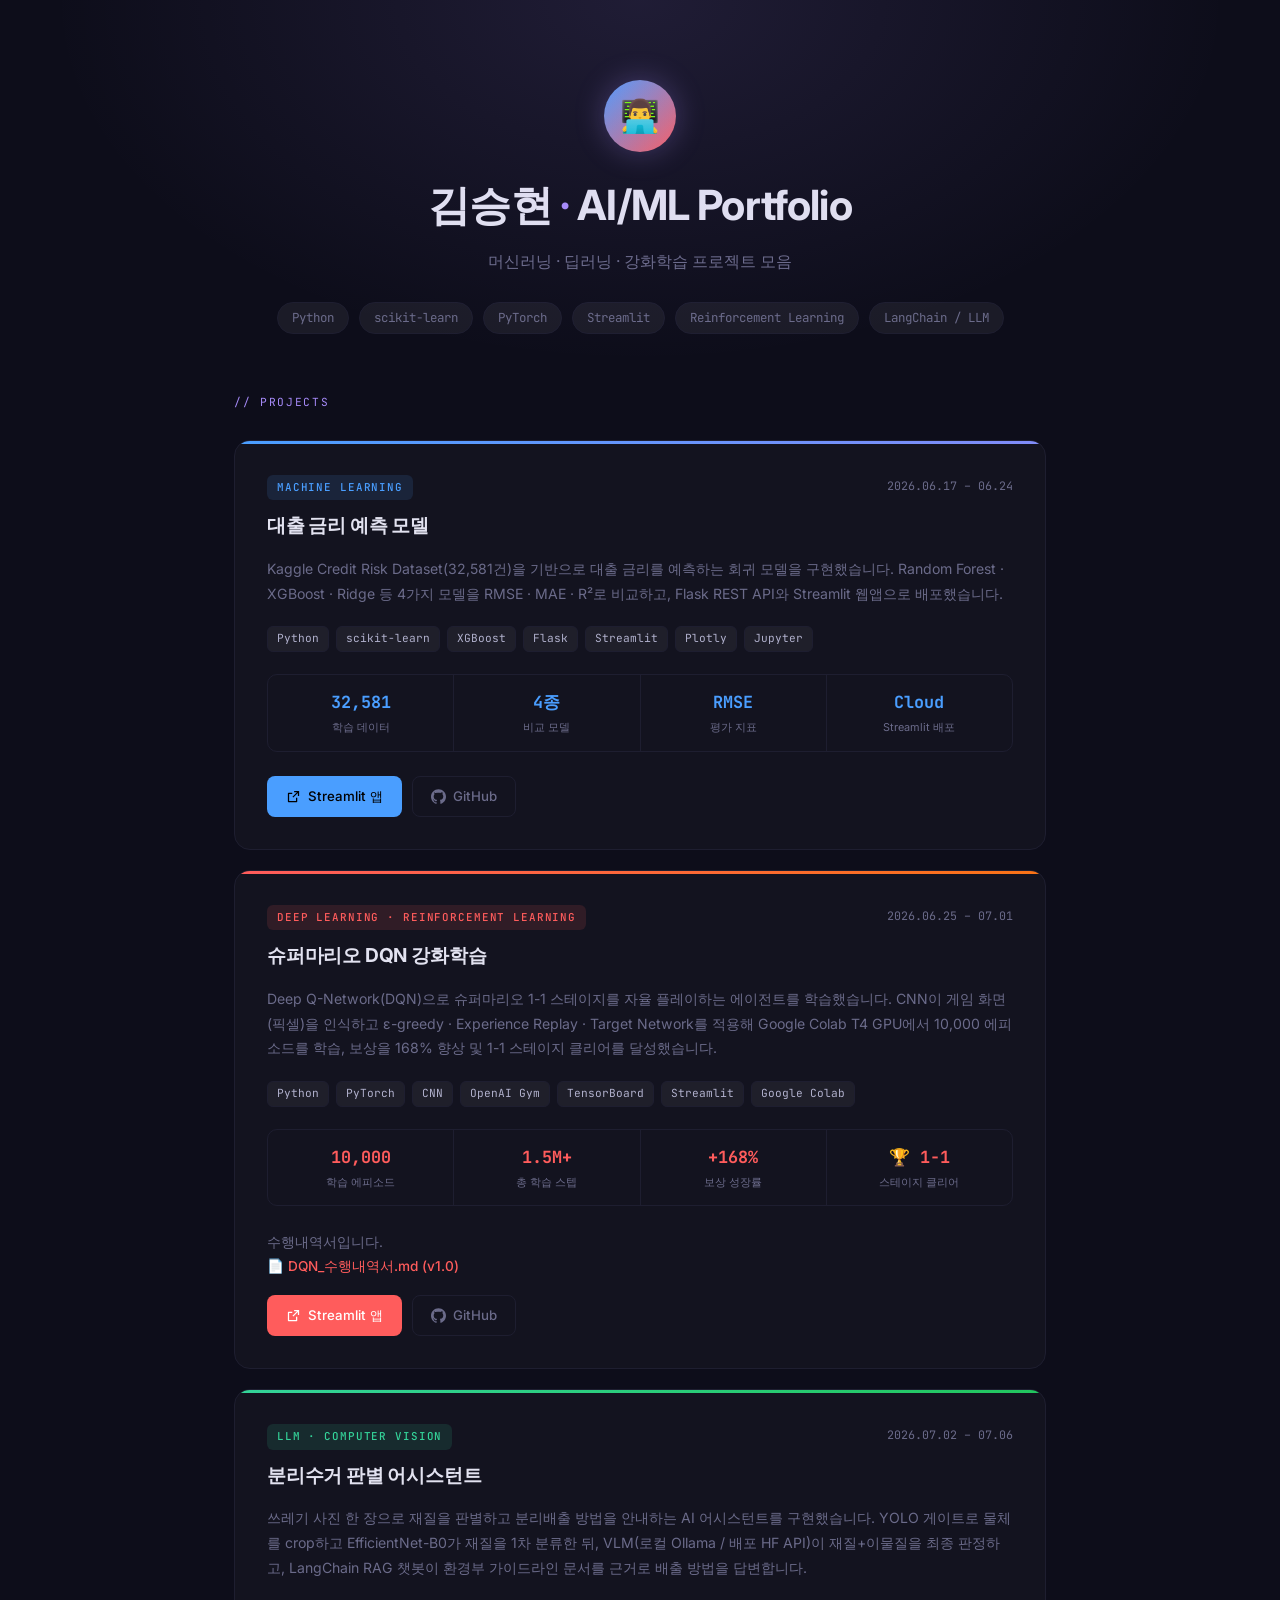
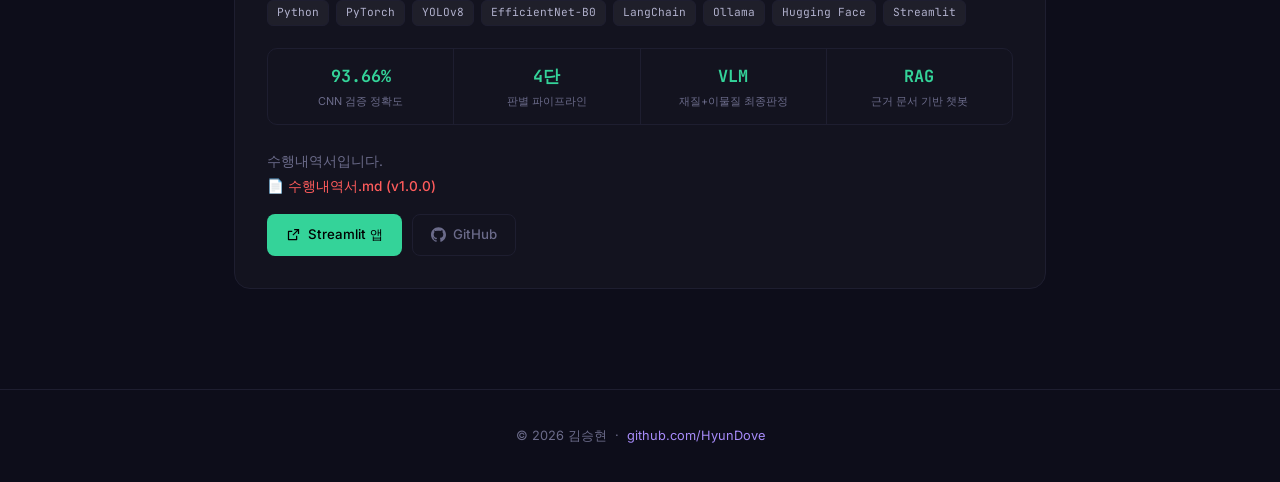
==== index.html @ a16097b5 "feat: 분리수거 판별 어시스턴트(LLM+CV) 프로젝트 카드 추가" ====
<!DOCTYPE html>
<html lang="ko">
<head>
  <meta charset="UTF-8" />
  <meta name="viewport" content="width=device-width, initial-scale=1.0" />
  <title>김승현 · AI/ML 포트폴리오</title>
  <style>
    @import url('https://fonts.googleapis.com/css2?family=Inter:wght@300;400;500;600;700&family=JetBrains+Mono:wght@400;500&display=swap');

    *, *::before, *::after { box-sizing: border-box; margin: 0; padding: 0; }

    :root {
      --bg:       #0d0d1a;
      --surface:  #13131f;
      --border:   #1e1e30;
      --text:     #e2e2f0;
      --muted:    #6b6b8a;
      --ml-color: #4A9EFF;
      --rl-color: #FF5C5C;
      --llm-color: #34D399;
      --accent:   #a78bfa;
    }

    html { scroll-behavior: smooth; }

    body {
      font-family: 'Inter', sans-serif;
      background: var(--bg);
      color: var(--text);
      line-height: 1.6;
      min-height: 100vh;
    }

    /* ── 헤더 ── */
    header {
      text-align: center;
      padding: 80px 24px 60px;
      position: relative;
      overflow: hidden;
    }
    header::before {
      content: '';
      position: absolute;
      inset: 0;
      background: radial-gradient(ellipse at 50% 0%, rgba(167,139,250,0.12) 0%, transparent 65%);
      pointer-events: none;
    }
    .avatar {
      width: 72px; height: 72px;
      border-radius: 50%;
      background: linear-gradient(135deg, var(--ml-color), var(--rl-color));
      display: flex; align-items: center; justify-content: center;
      font-size: 2rem;
      margin: 0 auto 20px;
      box-shadow: 0 0 30px rgba(167,139,250,0.3);
    }
    header h1 {
      font-size: clamp(1.8rem, 4vw, 2.6rem);
      font-weight: 700;
      letter-spacing: -0.02em;
      margin-bottom: 10px;
    }
    header h1 span { color: var(--accent); }
    header p {
      color: var(--muted);
      font-size: 1rem;
      max-width: 480px;
      margin: 0 auto 28px;
    }
    .header-tags {
      display: flex; gap: 10px; justify-content: center; flex-wrap: wrap;
    }
    .header-tag {
      background: rgba(255,255,255,0.06);
      border: 1px solid var(--border);
      border-radius: 20px;
      padding: 5px 14px;
      font-size: 0.78rem;
      color: var(--muted);
      font-family: 'JetBrains Mono', monospace;
    }

    /* ── 섹션 ── */
    .section {
      max-width: 860px;
      margin: 0 auto;
      padding: 0 24px 80px;
    }
    .section-label {
      font-size: 0.7rem;
      font-family: 'JetBrains Mono', monospace;
      color: var(--accent);
      letter-spacing: 0.15em;
      text-transform: uppercase;
      margin-bottom: 28px;
    }

    /* ── 프로젝트 카드 ── */
    .project-card {
      background: var(--surface);
      border: 1px solid var(--border);
      border-radius: 16px;
      padding: 32px;
      margin-bottom: 20px;
      position: relative;
      overflow: hidden;
      transition: border-color 0.25s, transform 0.25s;
    }
    .project-card:hover { transform: translateY(-3px); }
    .project-card.ml:hover { border-color: var(--ml-color); }
    .project-card.rl:hover { border-color: var(--rl-color); }
    .project-card.llm:hover { border-color: var(--llm-color); }

    .project-card::before {
      content: '';
      position: absolute;
      top: 0; left: 0; right: 0;
      height: 3px;
      border-radius: 16px 16px 0 0;
    }
    .project-card.ml::before { background: linear-gradient(90deg, var(--ml-color), #818cf8); }
    .project-card.rl::before { background: linear-gradient(90deg, var(--rl-color), #f97316); }
    .project-card.llm::before { background: linear-gradient(90deg, var(--llm-color), #22c55e); }

    .card-top {
      display: flex;
      align-items: flex-start;
      justify-content: space-between;
      gap: 16px;
      margin-bottom: 6px;
      flex-wrap: wrap;
    }
    .card-category {
      font-size: 0.68rem;
      font-family: 'JetBrains Mono', monospace;
      font-weight: 500;
      letter-spacing: 0.08em;
      text-transform: uppercase;
      padding: 4px 10px;
      border-radius: 6px;
      margin-bottom: 10px;
      display: inline-block;
    }
    .ml .card-category { background: rgba(74,158,255,0.12); color: var(--ml-color); }
    .rl .card-category { background: rgba(255,92,92,0.12);  color: var(--rl-color); }
    .llm .card-category { background: rgba(52,211,153,0.12); color: var(--llm-color); }

    .card-period {
      font-size: 0.73rem;
      color: var(--muted);
      font-family: 'JetBrains Mono', monospace;
      white-space: nowrap;
      padding-top: 4px;
    }

    .card-title {
      font-size: 1.2rem;
      font-weight: 700;
      margin-bottom: 10px;
      letter-spacing: -0.01em;
    }
    .card-desc {
      color: var(--muted);
      font-size: 0.88rem;
      margin-bottom: 20px;
      line-height: 1.75;
    }

    /* 기술 스택 */
    .tech-list {
      display: flex; flex-wrap: wrap; gap: 7px;
      margin-bottom: 22px;
    }
    .tech-tag {
      font-family: 'JetBrains Mono', monospace;
      font-size: 0.7rem;
      padding: 3px 9px;
      border-radius: 6px;
      background: rgba(255,255,255,0.05);
      border: 1px solid var(--border);
      color: #b0b0cc;
    }

    /* 성과 수치 */
    .highlights {
      display: flex; gap: 0;
      border: 1px solid var(--border);
      border-radius: 10px;
      overflow: hidden;
      margin-bottom: 24px;
    }
    .highlight-item {
      flex: 1;
      padding: 14px 16px;
      text-align: center;
      border-right: 1px solid var(--border);
    }
    .highlight-item:last-child { border-right: none; }
    .highlight-value {
      font-size: 1.05rem;
      font-weight: 700;
      font-family: 'JetBrains Mono', monospace;
    }
    .ml .highlight-value { color: var(--ml-color); }
    .rl .highlight-value { color: var(--rl-color); }
    .llm .highlight-value { color: var(--llm-color); }
    .highlight-label {
      font-size: 0.68rem;
      color: var(--muted);
      margin-top: 3px;
    }

    /* 링크 버튼 */
    .card-report {
      font-size: 0.85rem;
      color: var(--muted);
      margin-bottom: 16px;
      line-height: 1.8;
    }
    .card-report a {
      color: var(--rl-color);
      text-decoration: none;
      font-weight: 500;
    }
    .card-report a:hover { text-decoration: underline; }

    .card-links { display: flex; gap: 10px; flex-wrap: wrap; }
    .btn {
      display: inline-flex; align-items: center; gap: 7px;
      padding: 9px 18px;
      border-radius: 8px;
      font-size: 0.83rem;
      font-weight: 500;
      text-decoration: none;
      transition: opacity 0.2s, transform 0.2s;
      border: 1px solid transparent;
    }
    .btn:hover { opacity: 0.82; transform: translateY(-1px); }
    .btn-primary.ml { background: var(--ml-color); color: #000; }
    .btn-primary.rl { background: var(--rl-color); color: #fff; }
    .btn-primary.llm { background: var(--llm-color); color: #000; }
    .btn-ghost {
      background: transparent;
      border-color: var(--border);
      color: var(--muted);
    }
    .btn-ghost:hover { border-color: #3a3a55; color: var(--text); }

    /* ── 푸터 ── */
    footer {
      text-align: center;
      padding: 36px 24px;
      border-top: 1px solid var(--border);
      color: var(--muted);
      font-size: 0.8rem;
    }
    footer a { color: var(--accent); text-decoration: none; }
    footer a:hover { text-decoration: underline; }

    .icon { width: 15px; height: 15px; fill: currentColor; flex-shrink: 0; }

    @media (max-width: 560px) {
      .project-card { padding: 22px 18px; }
      .highlights { flex-wrap: wrap; }
      .highlight-item { min-width: 45%; border-bottom: 1px solid var(--border); }
    }
  </style>
</head>
<body>

<header>
  <div class="avatar">👨‍💻</div>
  <h1>김승현 <span>·</span> AI/ML Portfolio</h1>
  <p>머신러닝 · 딥러닝 · 강화학습 프로젝트 모음</p>
  <div class="header-tags">
    <span class="header-tag">Python</span>
    <span class="header-tag">scikit-learn</span>
    <span class="header-tag">PyTorch</span>
    <span class="header-tag">Streamlit</span>
    <span class="header-tag">Reinforcement Learning</span>
    <span class="header-tag">LangChain / LLM</span>
  </div>
</header>

<main class="section">
  <p class="section-label">// Projects</p>

  <!-- ── 프로젝트 1: ML ── -->
  <div class="project-card ml">
    <div class="card-top">
      <div>
        <span class="card-category">Machine Learning</span>
        <h2 class="card-title">대출 금리 예측 모델</h2>
      </div>
      <span class="card-period">2026.06.17 – 06.24</span>
    </div>

    <p class="card-desc">
      Kaggle Credit Risk Dataset(32,581건)을 기반으로 대출 금리를 예측하는 회귀 모델을 구현했습니다.
      Random Forest · XGBoost · Ridge 등 4가지 모델을 RMSE · MAE · R²로 비교하고,
      Flask REST API와 Streamlit 웹앱으로 배포했습니다.
    </p>

    <div class="tech-list">
      <span class="tech-tag">Python</span>
      <span class="tech-tag">scikit-learn</span>
      <span class="tech-tag">XGBoost</span>
      <span class="tech-tag">Flask</span>
      <span class="tech-tag">Streamlit</span>
      <span class="tech-tag">Plotly</span>
      <span class="tech-tag">Jupyter</span>
    </div>

    <div class="highlights">
      <div class="highlight-item">
        <div class="highlight-value">32,581</div>
        <div class="highlight-label">학습 데이터</div>
      </div>
      <div class="highlight-item">
        <div class="highlight-value">4종</div>
        <div class="highlight-label">비교 모델</div>
      </div>
      <div class="highlight-item">
        <div class="highlight-value">RMSE</div>
        <div class="highlight-label">평가 지표</div>
      </div>
      <div class="highlight-item">
        <div class="highlight-value">Cloud</div>
        <div class="highlight-label">Streamlit 배포</div>
      </div>
    </div>

    <div class="card-links">
      <a class="btn btn-primary ml" href="https://shmlassignment.streamlit.app/" target="_blank">
        <svg class="icon" viewBox="0 0 24 24"><path d="M10 6v2H5v11h11v-5h2v6a1 1 0 0 1-1 1H4a1 1 0 0 1-1-1V7a1 1 0 0 1 1-1h6zm11-3v8h-2V6.413l-7.293 7.294-1.414-1.414L17.585 5H13V3h8z"/></svg>
        Streamlit 앱
      </a>
      <a class="btn btn-ghost" href="https://github.com/HyunDove/machine-learning-assignment" target="_blank">
        <svg class="icon" viewBox="0 0 24 24"><path d="M12 .297c-6.63 0-12 5.373-12 12 0 5.303 3.438 9.8 8.205 11.385.6.113.82-.258.82-.577 0-.285-.01-1.04-.015-2.04-3.338.724-4.042-1.61-4.042-1.61C4.422 18.07 3.633 17.7 3.633 17.7c-1.087-.744.084-.729.084-.729 1.205.084 1.838 1.236 1.838 1.236 1.07 1.835 2.809 1.305 3.495.998.108-.776.417-1.305.76-1.605-2.665-.3-5.466-1.332-5.466-5.93 0-1.31.465-2.38 1.235-3.22-.135-.303-.54-1.523.105-3.176 0 0 1.005-.322 3.3 1.23.96-.267 1.98-.399 3-.405 1.02.006 2.04.138 3 .405 2.28-1.552 3.285-1.23 3.285-1.23.645 1.653.24 2.873.12 3.176.765.84 1.23 1.91 1.23 3.22 0 4.61-2.805 5.625-5.475 5.92.42.36.81 1.096.81 2.22 0 1.606-.015 2.896-.015 3.286 0 .315.21.69.825.57C20.565 22.092 24 17.592 24 12.297c0-6.627-5.373-12-12-12"/></svg>
        GitHub
      </a>
    </div>
  </div>

  <!-- ── 프로젝트 2: DL + RL ── -->
  <div class="project-card rl">
    <div class="card-top">
      <div>
        <span class="card-category">Deep Learning · Reinforcement Learning</span>
        <h2 class="card-title">슈퍼마리오 DQN 강화학습</h2>
      </div>
      <span class="card-period">2026.06.25 – 07.01</span>
    </div>

    <p class="card-desc">
      Deep Q-Network(DQN)으로 슈퍼마리오 1-1 스테이지를 자율 플레이하는 에이전트를 학습했습니다.
      CNN이 게임 화면(픽셀)을 인식하고 ε-greedy · Experience Replay · Target Network를 적용해
      Google Colab T4 GPU에서 10,000 에피소드를 학습, 보상을 168% 향상 및 1-1 스테이지 클리어를 달성했습니다.
    </p>

    <div class="tech-list">
      <span class="tech-tag">Python</span>
      <span class="tech-tag">PyTorch</span>
      <span class="tech-tag">CNN</span>
      <span class="tech-tag">OpenAI Gym</span>
      <span class="tech-tag">TensorBoard</span>
      <span class="tech-tag">Streamlit</span>
      <span class="tech-tag">Google Colab</span>
    </div>

    <div class="highlights">
      <div class="highlight-item">
        <div class="highlight-value">10,000</div>
        <div class="highlight-label">학습 에피소드</div>
      </div>
      <div class="highlight-item">
        <div class="highlight-value">1.5M+</div>
        <div class="highlight-label">총 학습 스텝</div>
      </div>
      <div class="highlight-item">
        <div class="highlight-value">+168%</div>
        <div class="highlight-label">보상 성장률</div>
      </div>
      <div class="highlight-item">
        <div class="highlight-value">🏆 1-1</div>
        <div class="highlight-label">스테이지 클리어</div>
      </div>
    </div>

    <p class="card-report">
      수행내역서입니다.<br>
      <a href="https://github.com/HyunDove/supermario-dqn/releases/tag/v1.0" target="_blank">📄 DQN_수행내역서.md (v1.0)</a>
    </p>

    <div class="card-links">
      <a class="btn btn-primary rl" href="https://supermario-dqn.streamlit.app/" target="_blank">
        <svg class="icon" viewBox="0 0 24 24"><path d="M10 6v2H5v11h11v-5h2v6a1 1 0 0 1-1 1H4a1 1 0 0 1-1-1V7a1 1 0 0 1 1-1h6zm11-3v8h-2V6.413l-7.293 7.294-1.414-1.414L17.585 5H13V3h8z"/></svg>
        Streamlit 앱
      </a>
      <a class="btn btn-ghost" href="https://github.com/HyunDove/supermario-dqn" target="_blank">
        <svg class="icon" viewBox="0 0 24 24"><path d="M12 .297c-6.63 0-12 5.373-12 12 0 5.303 3.438 9.8 8.205 11.385.6.113.82-.258.82-.577 0-.285-.01-1.04-.015-2.04-3.338.724-4.042-1.61-4.042-1.61C4.422 18.07 3.633 17.7 3.633 17.7c-1.087-.744.084-.729.084-.729 1.205.084 1.838 1.236 1.838 1.236 1.07 1.835 2.809 1.305 3.495.998.108-.776.417-1.305.76-1.605-2.665-.3-5.466-1.332-5.466-5.93 0-1.31.465-2.38 1.235-3.22-.135-.303-.54-1.523.105-3.176 0 0 1.005-.322 3.3 1.23.96-.267 1.98-.399 3-.405 1.02.006 2.04.138 3 .405 2.28-1.552 3.285-1.23 3.285-1.23.645 1.653.24 2.873.12 3.176.765.84 1.23 1.91 1.23 3.22 0 4.61-2.805 5.625-5.475 5.92.42.36.81 1.096.81 2.22 0 1.606-.015 2.896-.015 3.286 0 .315.21.69.825.57C20.565 22.092 24 17.592 24 12.297c0-6.627-5.373-12-12-12"/></svg>
        GitHub
      </a>
    </div>
  </div>

  <!-- ── 프로젝트 3: LLM + Computer Vision ── -->
  <div class="project-card llm">
    <div class="card-top">
      <div>
        <span class="card-category">LLM · Computer Vision</span>
        <h2 class="card-title">분리수거 판별 어시스턴트</h2>
      </div>
      <span class="card-period">2026.07.02 – 07.06</span>
    </div>

    <p class="card-desc">
      쓰레기 사진 한 장으로 재질을 판별하고 분리배출 방법을 안내하는 AI 어시스턴트를 구현했습니다.
      YOLO 게이트로 물체를 crop하고 EfficientNet-B0가 재질을 1차 분류한 뒤,
      VLM(로컬 Ollama / 배포 HF API)이 재질+이물질을 최종 판정하고,
      LangChain RAG 챗봇이 환경부 가이드라인 문서를 근거로 배출 방법을 답변합니다.
    </p>

    <div class="tech-list">
      <span class="tech-tag">Python</span>
      <span class="tech-tag">PyTorch</span>
      <span class="tech-tag">YOLOv8</span>
      <span class="tech-tag">EfficientNet-B0</span>
      <span class="tech-tag">LangChain</span>
      <span class="tech-tag">Ollama</span>
      <span class="tech-tag">Hugging Face</span>
      <span class="tech-tag">Streamlit</span>
    </div>

    <div class="highlights">
      <div class="highlight-item">
        <div class="highlight-value">93.66%</div>
        <div class="highlight-label">CNN 검증 정확도</div>
      </div>
      <div class="highlight-item">
        <div class="highlight-value">4단</div>
        <div class="highlight-label">판별 파이프라인</div>
      </div>
      <div class="highlight-item">
        <div class="highlight-value">VLM</div>
        <div class="highlight-label">재질+이물질 최종판정</div>
      </div>
      <div class="highlight-item">
        <div class="highlight-value">RAG</div>
        <div class="highlight-label">근거 문서 기반 챗봇</div>
      </div>
    </div>

    <p class="card-report">
      수행내역서입니다.<br>
      <a href="https://github.com/HyunDove/trash-check/releases/tag/v1.0.0" target="_blank">📄 수행내역서.md (v1.0.0)</a>
    </p>

    <div class="card-links">
      <a class="btn btn-primary llm" href="https://trash-check.streamlit.app/" target="_blank">
        <svg class="icon" viewBox="0 0 24 24"><path d="M10 6v2H5v11h11v-5h2v6a1 1 0 0 1-1 1H4a1 1 0 0 1-1-1V7a1 1 0 0 1 1-1h6zm11-3v8h-2V6.413l-7.293 7.294-1.414-1.414L17.585 5H13V3h8z"/></svg>
        Streamlit 앱
      </a>
      <a class="btn btn-ghost" href="https://github.com/HyunDove/trash-check" target="_blank">
        <svg class="icon" viewBox="0 0 24 24"><path d="M12 .297c-6.63 0-12 5.373-12 12 0 5.303 3.438 9.8 8.205 11.385.6.113.82-.258.82-.577 0-.285-.01-1.04-.015-2.04-3.338.724-4.042-1.61-4.042-1.61C4.422 18.07 3.633 17.7 3.633 17.7c-1.087-.744.084-.729.084-.729 1.205.084 1.838 1.236 1.838 1.236 1.07 1.835 2.809 1.305 3.495.998.108-.776.417-1.305.76-1.605-2.665-.3-5.466-1.332-5.466-5.93 0-1.31.465-2.38 1.235-3.22-.135-.303-.54-1.523.105-3.176 0 0 1.005-.322 3.3 1.23.96-.267 1.98-.399 3-.405 1.02.006 2.04.138 3 .405 2.28-1.552 3.285-1.23 3.285-1.23.645 1.653.24 2.873.12 3.176.765.84 1.23 1.91 1.23 3.22 0 4.61-2.805 5.625-5.475 5.92.42.36.81 1.096.81 2.22 0 1.606-.015 2.896-.015 3.286 0 .315.21.69.825.57C20.565 22.092 24 17.592 24 12.297c0-6.627-5.373-12-12-12"/></svg>
        GitHub
      </a>
    </div>
  </div>

</main>

<footer>
  <p>© 2026 김승현 &nbsp;·&nbsp; <a href="https://github.com/HyunDove" target="_blank">github.com/HyunDove</a></p>
</footer>

</body>
</html>
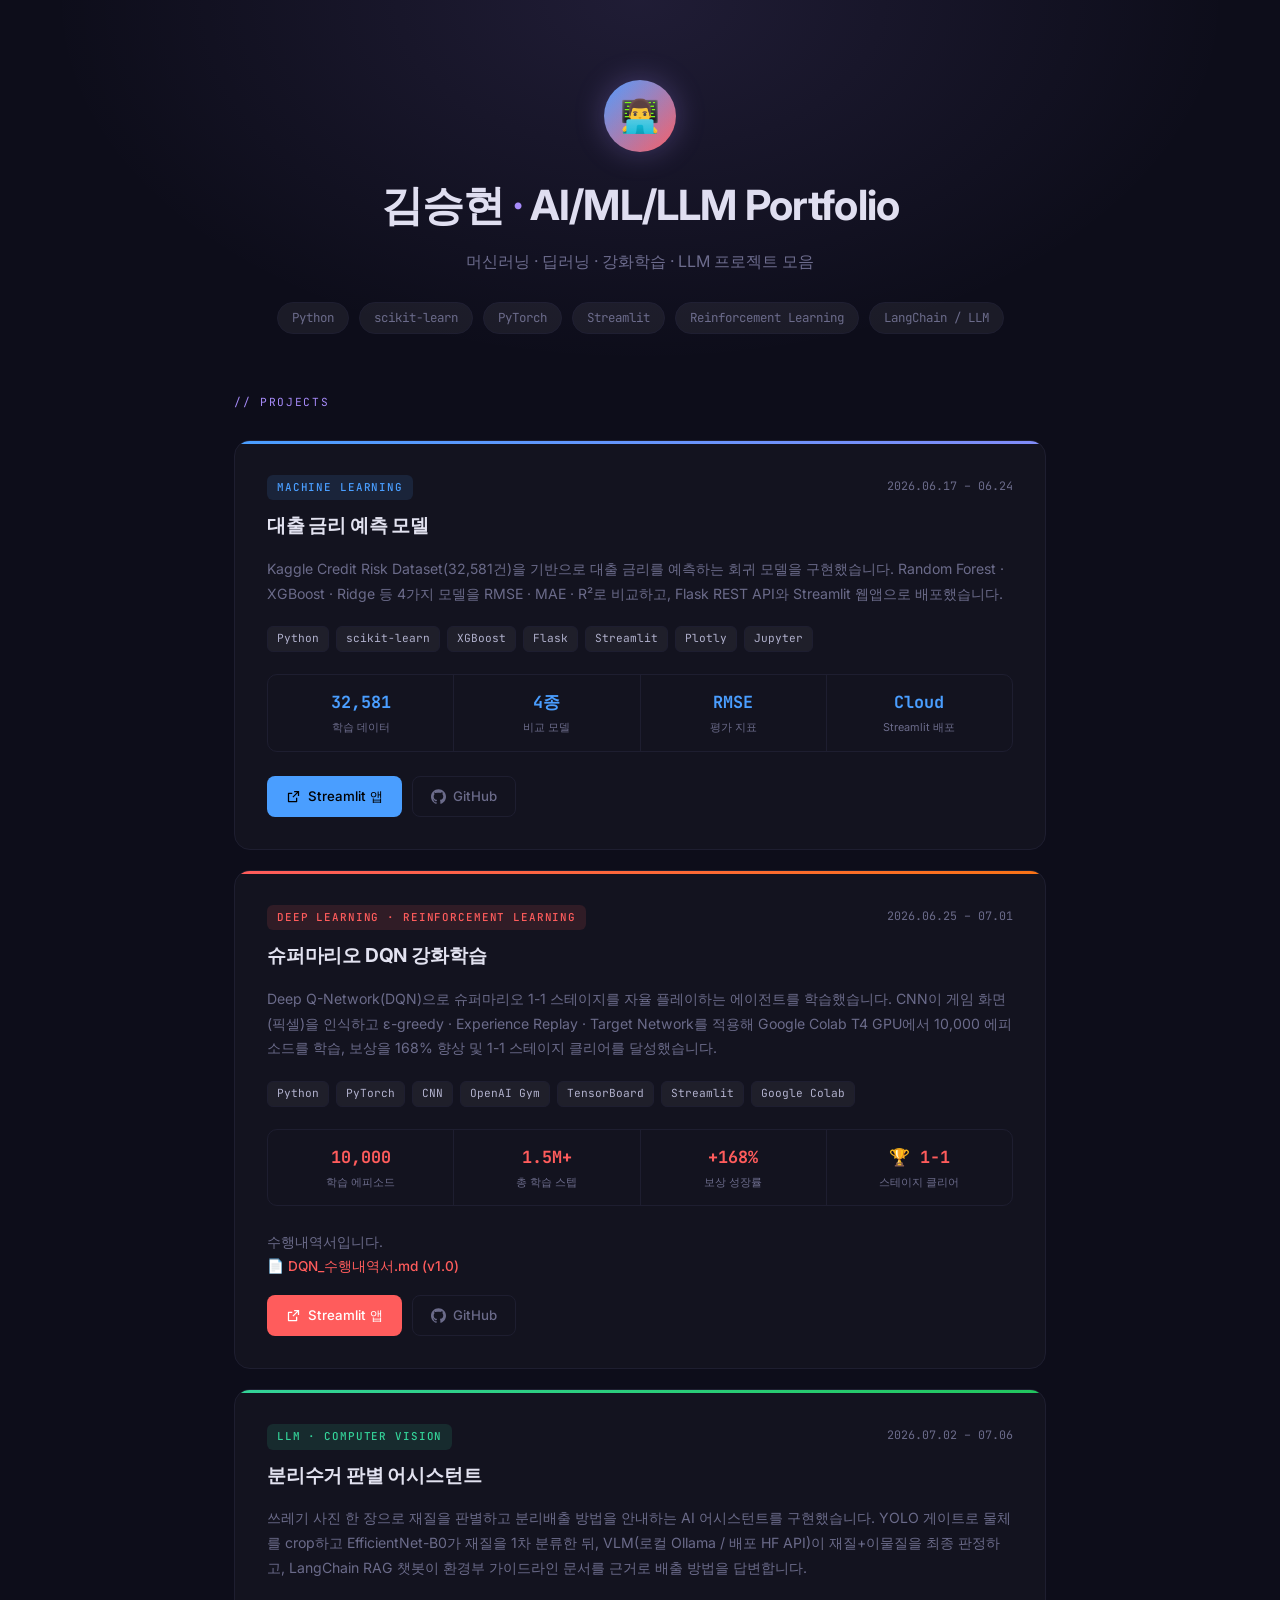
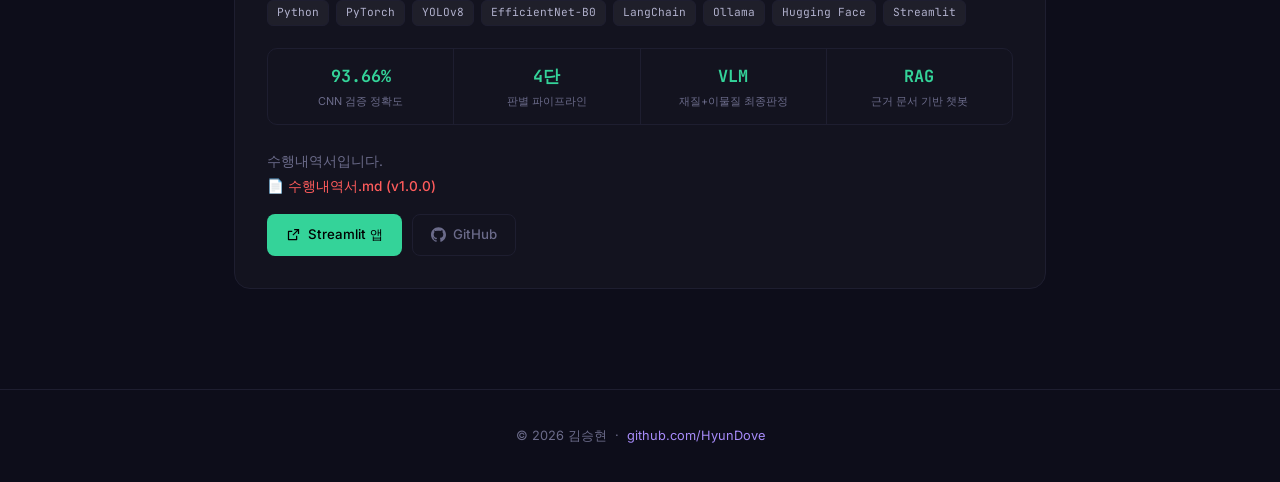
==== commit 0b7b1e1f: "docs: 헤더 타이틀·서브타이틀에 LLM 반영" ====
--- a/index.html
+++ b/index.html
@@ -270,8 +270,8 @@
 
 <header>
   <div class="avatar">👨‍💻</div>
-  <h1>김승현 <span>·</span> AI/ML Portfolio</h1>
-  <p>머신러닝 · 딥러닝 · 강화학습 프로젝트 모음</p>
+  <h1>김승현 <span>·</span> AI/ML/LLM Portfolio</h1>
+  <p>머신러닝 · 딥러닝 · 강화학습 · LLM 프로젝트 모음</p>
   <div class="header-tags">
     <span class="header-tag">Python</span>
     <span class="header-tag">scikit-learn</span>
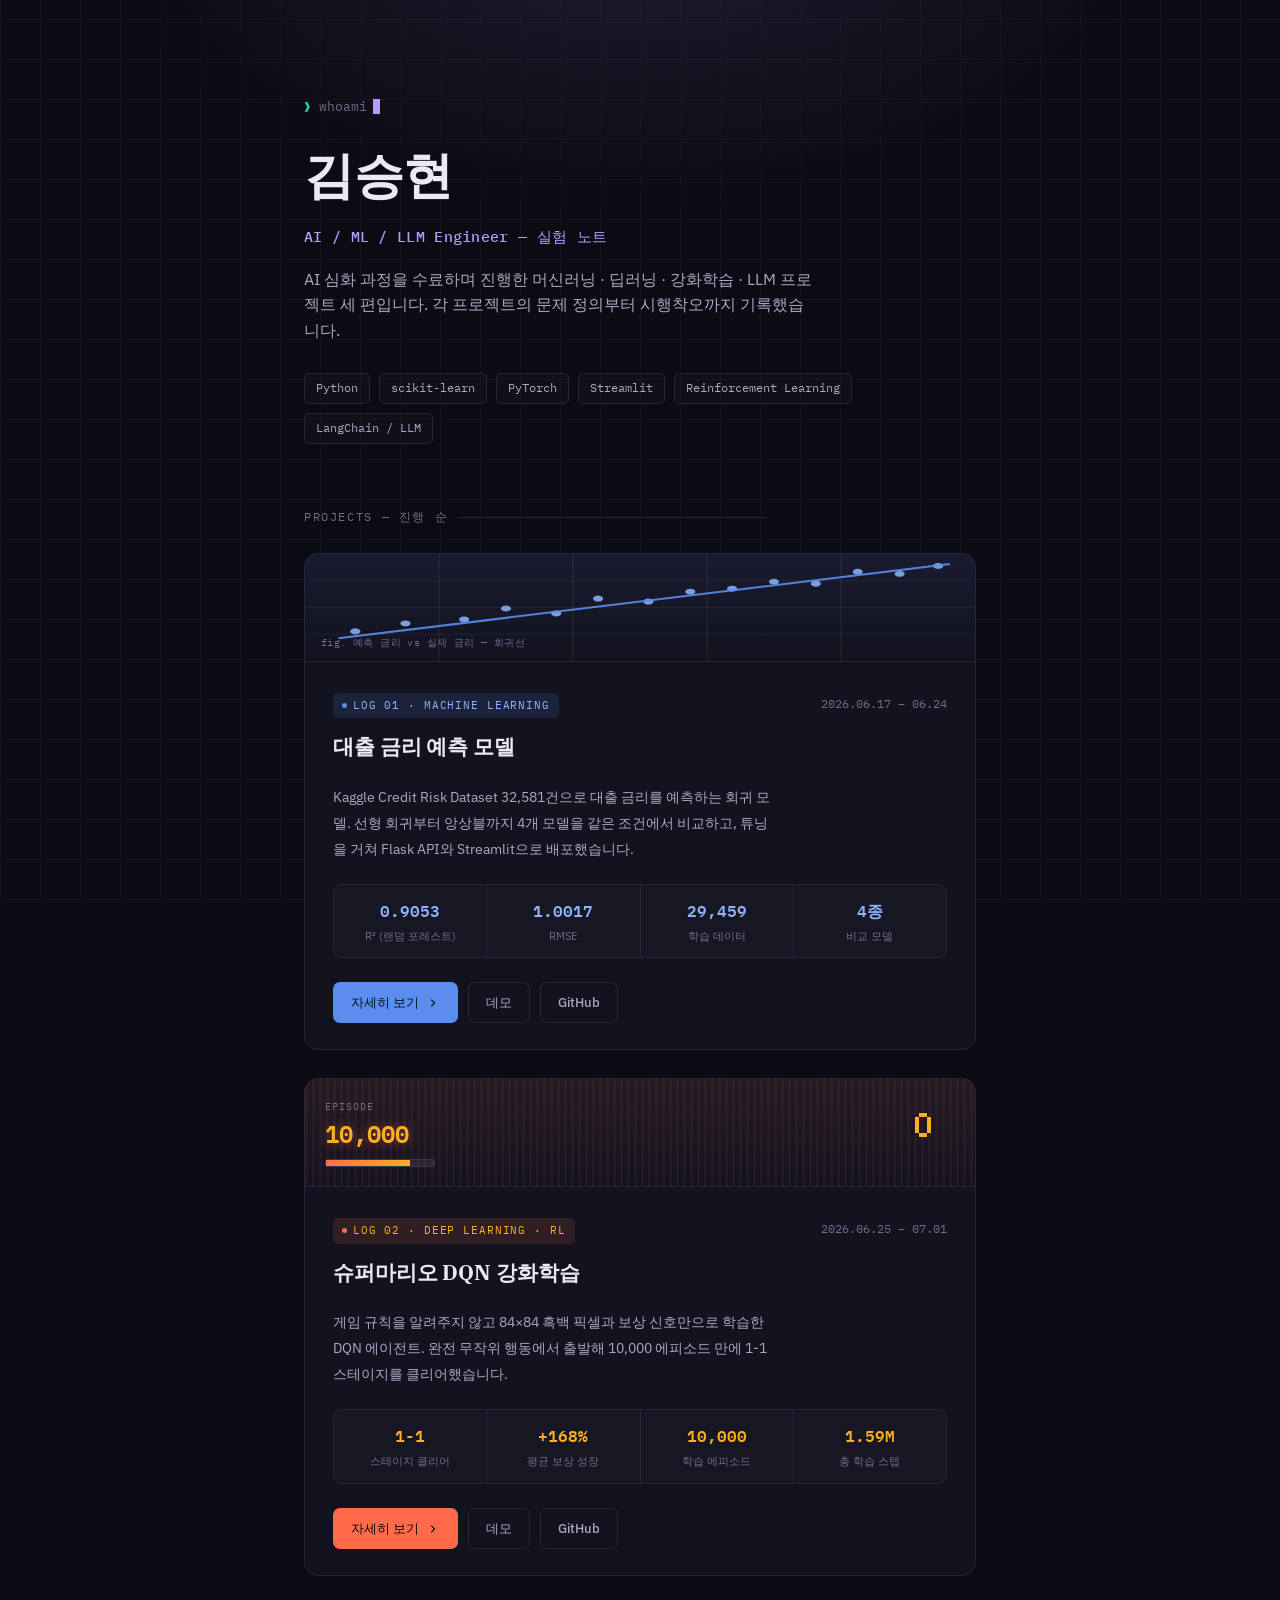
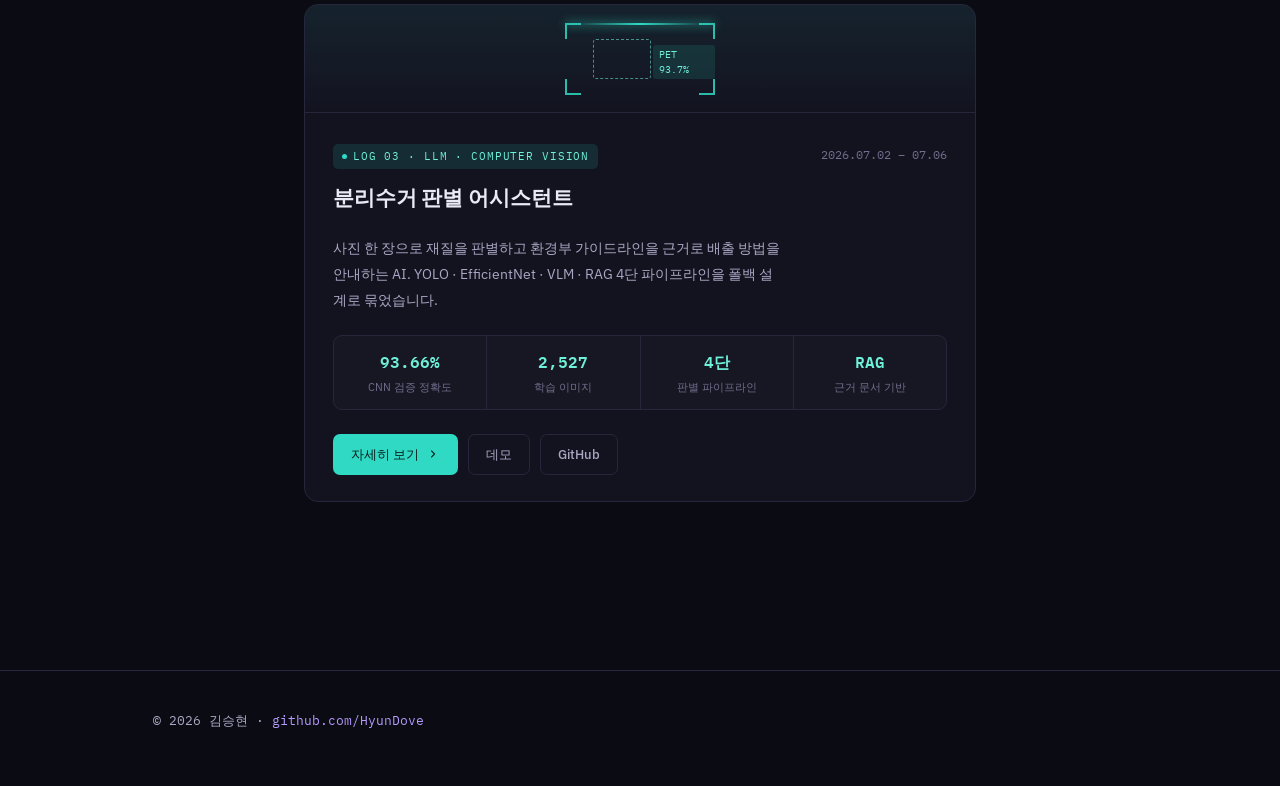
==== commit b586bd81: "feat: 프로젝트별 상세 케이스 스터디 페이지 추가 - ml.html / rl.html / llm.html 신규 — 문제 정의·아키텍처·결과·트러블슈팅·회고 구성 - 아키텍처 다" ====
--- a/index.html
+++ b/index.html
@@ -1,277 +1,151 @@
 <!DOCTYPE html>
 <html lang="ko">
 <head>
-  <meta charset="UTF-8" />
-  <meta name="viewport" content="width=device-width, initial-scale=1.0" />
-  <title>김승현 · AI/ML 포트폴리오</title>
-  <style>
-    @import url('https://fonts.googleapis.com/css2?family=Inter:wght@300;400;500;600;700&family=JetBrains+Mono:wght@400;500&display=swap');
-
-    *, *::before, *::after { box-sizing: border-box; margin: 0; padding: 0; }
-
-    :root {
-      --bg:       #0d0d1a;
-      --surface:  #13131f;
-      --border:   #1e1e30;
-      --text:     #e2e2f0;
-      --muted:    #6b6b8a;
-      --ml-color: #4A9EFF;
-      --rl-color: #FF5C5C;
-      --llm-color: #34D399;
-      --accent:   #a78bfa;
-    }
-
-    html { scroll-behavior: smooth; }
-
-    body {
-      font-family: 'Inter', sans-serif;
-      background: var(--bg);
-      color: var(--text);
-      line-height: 1.6;
-      min-height: 100vh;
-    }
-
-    /* ── 헤더 ── */
-    header {
-      text-align: center;
-      padding: 80px 24px 60px;
-      position: relative;
-      overflow: hidden;
-    }
-    header::before {
-      content: '';
-      position: absolute;
-      inset: 0;
-      background: radial-gradient(ellipse at 50% 0%, rgba(167,139,250,0.12) 0%, transparent 65%);
-      pointer-events: none;
-    }
-    .avatar {
-      width: 72px; height: 72px;
-      border-radius: 50%;
-      background: linear-gradient(135deg, var(--ml-color), var(--rl-color));
-      display: flex; align-items: center; justify-content: center;
-      font-size: 2rem;
-      margin: 0 auto 20px;
-      box-shadow: 0 0 30px rgba(167,139,250,0.3);
-    }
-    header h1 {
-      font-size: clamp(1.8rem, 4vw, 2.6rem);
-      font-weight: 700;
-      letter-spacing: -0.02em;
-      margin-bottom: 10px;
-    }
-    header h1 span { color: var(--accent); }
-    header p {
-      color: var(--muted);
-      font-size: 1rem;
-      max-width: 480px;
-      margin: 0 auto 28px;
-    }
-    .header-tags {
-      display: flex; gap: 10px; justify-content: center; flex-wrap: wrap;
-    }
-    .header-tag {
-      background: rgba(255,255,255,0.06);
-      border: 1px solid var(--border);
-      border-radius: 20px;
-      padding: 5px 14px;
-      font-size: 0.78rem;
-      color: var(--muted);
-      font-family: 'JetBrains Mono', monospace;
-    }
-
-    /* ── 섹션 ── */
-    .section {
-      max-width: 860px;
-      margin: 0 auto;
-      padding: 0 24px 80px;
-    }
-    .section-label {
-      font-size: 0.7rem;
-      font-family: 'JetBrains Mono', monospace;
-      color: var(--accent);
-      letter-spacing: 0.15em;
-      text-transform: uppercase;
-      margin-bottom: 28px;
-    }
-
-    /* ── 프로젝트 카드 ── */
-    .project-card {
-      background: var(--surface);
-      border: 1px solid var(--border);
-      border-radius: 16px;
-      padding: 32px;
-      margin-bottom: 20px;
-      position: relative;
-      overflow: hidden;
-      transition: border-color 0.25s, transform 0.25s;
-    }
-    .project-card:hover { transform: translateY(-3px); }
-    .project-card.ml:hover { border-color: var(--ml-color); }
-    .project-card.rl:hover { border-color: var(--rl-color); }
-    .project-card.llm:hover { border-color: var(--llm-color); }
-
-    .project-card::before {
-      content: '';
-      position: absolute;
-      top: 0; left: 0; right: 0;
-      height: 3px;
-      border-radius: 16px 16px 0 0;
-    }
-    .project-card.ml::before { background: linear-gradient(90deg, var(--ml-color), #818cf8); }
-    .project-card.rl::before { background: linear-gradient(90deg, var(--rl-color), #f97316); }
-    .project-card.llm::before { background: linear-gradient(90deg, var(--llm-color), #22c55e); }
-
-    .card-top {
-      display: flex;
-      align-items: flex-start;
-      justify-content: space-between;
-      gap: 16px;
-      margin-bottom: 6px;
-      flex-wrap: wrap;
-    }
-    .card-category {
-      font-size: 0.68rem;
-      font-family: 'JetBrains Mono', monospace;
-      font-weight: 500;
-      letter-spacing: 0.08em;
-      text-transform: uppercase;
-      padding: 4px 10px;
-      border-radius: 6px;
-      margin-bottom: 10px;
-      display: inline-block;
-    }
-    .ml .card-category { background: rgba(74,158,255,0.12); color: var(--ml-color); }
-    .rl .card-category { background: rgba(255,92,92,0.12);  color: var(--rl-color); }
-    .llm .card-category { background: rgba(52,211,153,0.12); color: var(--llm-color); }
-
-    .card-period {
-      font-size: 0.73rem;
-      color: var(--muted);
-      font-family: 'JetBrains Mono', monospace;
-      white-space: nowrap;
-      padding-top: 4px;
-    }
-
-    .card-title {
-      font-size: 1.2rem;
-      font-weight: 700;
-      margin-bottom: 10px;
-      letter-spacing: -0.01em;
-    }
-    .card-desc {
-      color: var(--muted);
-      font-size: 0.88rem;
-      margin-bottom: 20px;
-      line-height: 1.75;
-    }
-
-    /* 기술 스택 */
-    .tech-list {
-      display: flex; flex-wrap: wrap; gap: 7px;
-      margin-bottom: 22px;
-    }
-    .tech-tag {
-      font-family: 'JetBrains Mono', monospace;
-      font-size: 0.7rem;
-      padding: 3px 9px;
-      border-radius: 6px;
-      background: rgba(255,255,255,0.05);
-      border: 1px solid var(--border);
-      color: #b0b0cc;
-    }
-
-    /* 성과 수치 */
-    .highlights {
-      display: flex; gap: 0;
-      border: 1px solid var(--border);
-      border-radius: 10px;
-      overflow: hidden;
-      margin-bottom: 24px;
-    }
-    .highlight-item {
-      flex: 1;
-      padding: 14px 16px;
-      text-align: center;
-      border-right: 1px solid var(--border);
-    }
-    .highlight-item:last-child { border-right: none; }
-    .highlight-value {
-      font-size: 1.05rem;
-      font-weight: 700;
-      font-family: 'JetBrains Mono', monospace;
-    }
-    .ml .highlight-value { color: var(--ml-color); }
-    .rl .highlight-value { color: var(--rl-color); }
-    .llm .highlight-value { color: var(--llm-color); }
-    .highlight-label {
-      font-size: 0.68rem;
-      color: var(--muted);
-      margin-top: 3px;
-    }
-
-    /* 링크 버튼 */
-    .card-report {
-      font-size: 0.85rem;
-      color: var(--muted);
-      margin-bottom: 16px;
-      line-height: 1.8;
-    }
-    .card-report a {
-      color: var(--rl-color);
-      text-decoration: none;
-      font-weight: 500;
-    }
-    .card-report a:hover { text-decoration: underline; }
-
-    .card-links { display: flex; gap: 10px; flex-wrap: wrap; }
-    .btn {
-      display: inline-flex; align-items: center; gap: 7px;
-      padding: 9px 18px;
-      border-radius: 8px;
-      font-size: 0.83rem;
-      font-weight: 500;
-      text-decoration: none;
-      transition: opacity 0.2s, transform 0.2s;
-      border: 1px solid transparent;
-    }
-    .btn:hover { opacity: 0.82; transform: translateY(-1px); }
-    .btn-primary.ml { background: var(--ml-color); color: #000; }
-    .btn-primary.rl { background: var(--rl-color); color: #fff; }
-    .btn-primary.llm { background: var(--llm-color); color: #000; }
-    .btn-ghost {
-      background: transparent;
-      border-color: var(--border);
-      color: var(--muted);
-    }
-    .btn-ghost:hover { border-color: #3a3a55; color: var(--text); }
-
-    /* ── 푸터 ── */
-    footer {
-      text-align: center;
-      padding: 36px 24px;
-      border-top: 1px solid var(--border);
-      color: var(--muted);
-      font-size: 0.8rem;
-    }
-    footer a { color: var(--accent); text-decoration: none; }
-    footer a:hover { text-decoration: underline; }
-
-    .icon { width: 15px; height: 15px; fill: currentColor; flex-shrink: 0; }
-
-    @media (max-width: 560px) {
-      .project-card { padding: 22px 18px; }
-      .highlights { flex-wrap: wrap; }
-      .highlight-item { min-width: 45%; border-bottom: 1px solid var(--border); }
-    }
-  </style>
+<meta charset="UTF-8" />
+<meta name="viewport" content="width=device-width, initial-scale=1.0" />
+<title>김승현 · AI/ML/LLM 실험 노트</title>
+<meta name="description" content="머신러닝 · 딥러닝 · 강화학습 · LLM 프로젝트 3편. 문제 정의부터 트러블슈팅까지의 기록." />
+<link rel="icon" type="image/svg+xml" href="assets/favicon.svg" />
+<link rel="alternate icon" href="assets/favicon.svg" />
+<link rel="stylesheet" href="assets/base.css" />
+<style>
+  /* ── 메인 전용 ── */
+  header.home{max-width:720px;margin:0 auto;padding:96px 24px 64px;}
+  .prompt-line{
+    font-family:var(--font-mono);font-size:.82rem;color:var(--muted);
+    margin-bottom:18px;display:flex;align-items:center;
+  }
+  .prompt-line .sigil{color:var(--llm);margin-right:8px;}
+  .prompt-line .cursor{
+    display:inline-block;width:7px;height:15px;background:var(--accent);
+    margin-left:6px;animation:blink 1.1s steps(1) infinite;
+  }
+  @keyframes blink{50%{opacity:0;}}
+
+  header.home h1{
+    font-family:var(--font-display);font-weight:700;
+    font-size:clamp(2.1rem,5vw,3.1rem);letter-spacing:-.01em;
+    text-wrap:balance;margin-bottom:14px;
+  }
+  header.home h1 .role{
+    display:block;font-family:var(--font-mono);font-weight:500;font-size:.95rem;
+    color:var(--accent);letter-spacing:.02em;margin-top:10px;
+  }
+  header.home p.bio{color:var(--text-dim);font-size:1rem;max-width:52ch;margin:18px 0 30px;}
+  .header-tags{display:flex;gap:9px;flex-wrap:wrap;}
+  .header-tag{
+    font-family:var(--font-mono);font-size:.74rem;color:var(--text-dim);
+    border:1px solid var(--border);border-radius:5px;padding:5px 11px;
+    background:rgba(255,255,255,.02);
+  }
+
+  main.home{max-width:720px;margin:0 auto;padding:0 24px 100px;}
+  .section-label{
+    font-family:var(--font-mono);font-size:.72rem;color:var(--muted);
+    letter-spacing:.14em;text-transform:uppercase;margin-bottom:26px;
+    display:flex;align-items:center;gap:10px;
+  }
+  .section-label::after{content:'';flex:1;height:1px;background:var(--border);}
+
+  /* 카드 */
+  .project-card{
+    background:var(--surface);border:1px solid var(--border);border-radius:14px;
+    margin-bottom:28px;overflow:hidden;position:relative;
+    transition:border-color .25s,transform .25s,box-shadow .25s;
+  }
+  .project-card:hover{transform:translateY(-2px);}
+  .project-card.ml:hover{border-color:var(--ml);box-shadow:0 8px 32px -12px rgba(91,141,239,.35);}
+  .project-card.rl:hover{border-color:var(--rl);box-shadow:0 8px 32px -12px rgba(255,107,74,.35);}
+  .project-card.llm:hover{border-color:var(--llm);box-shadow:0 8px 32px -12px rgba(47,217,196,.35);}
+  .card-inner{padding:28px 28px 26px;}
+
+  .card-top{display:flex;align-items:flex-start;justify-content:space-between;gap:16px;margin-bottom:8px;flex-wrap:wrap;}
+  .card-log{
+    font-family:var(--font-mono);font-size:.68rem;letter-spacing:.08em;text-transform:uppercase;
+    padding:4px 9px;border-radius:5px;margin-bottom:12px;display:inline-flex;align-items:center;gap:6px;
+  }
+  .card-log .dot{width:5px;height:5px;border-radius:50%;}
+  .ml .card-log{background:rgba(91,141,239,.12);color:var(--ml-2);}
+  .ml .card-log .dot{background:var(--ml);}
+  .rl .card-log{background:rgba(255,107,74,.12);color:var(--rl-2);}
+  .rl .card-log .dot{background:var(--rl);}
+  .llm .card-log{background:rgba(47,217,196,.12);color:var(--llm-2);}
+  .llm .card-log .dot{background:var(--llm);}
+
+  .card-period{font-size:.72rem;color:var(--muted);font-family:var(--font-mono);white-space:nowrap;padding-top:5px;font-variant-numeric:tabular-nums;}
+  .card-title{font-family:var(--font-display);font-size:1.32rem;font-weight:700;margin-bottom:12px;letter-spacing:-.005em;text-wrap:balance;}
+  .card-desc{color:var(--text-dim);font-size:.9rem;margin-bottom:22px;line-height:1.8;max-width:56ch;}
+
+  .highlights{display:flex;border:1px solid var(--border);border-radius:9px;overflow:hidden;margin-bottom:24px;background:rgba(255,255,255,.015);}
+  .highlight-item{flex:1;padding:13px 14px;text-align:center;border-right:1px solid var(--border);}
+  .highlight-item:last-child{border-right:none;}
+  .highlight-value{font-size:1.02rem;font-weight:600;font-family:var(--font-mono);font-variant-numeric:tabular-nums;}
+  .ml .highlight-value{color:var(--ml-2);}
+  .rl .highlight-value{color:var(--rl-2);}
+  .llm .highlight-value{color:var(--llm-2);}
+  .highlight-label{font-size:.66rem;color:var(--muted);margin-top:4px;}
+
+  .card-links{display:flex;gap:10px;flex-wrap:wrap;}
+  .ml .btn-primary{background:var(--ml);color:#08101f;}
+  .rl .btn-primary{background:var(--rl);color:#1a0a05;}
+  .llm .btn-primary{background:var(--llm);color:#06201c;}
+
+  /* 계측기 비주얼 */
+  .instrument{height:108px;position:relative;overflow:hidden;border-bottom:1px solid var(--border);}
+  .instrument.ml-inst{background:linear-gradient(180deg,rgba(91,141,239,.07),transparent);}
+  .instrument.ml-inst svg{width:100%;height:100%;}
+  .ml-grid line{stroke:rgba(255,255,255,.05);stroke-width:1;}
+  .ml-dot{fill:var(--ml-2);opacity:.85;}
+  .ml-line{stroke:var(--ml);stroke-width:2;fill:none;opacity:.9;}
+  .ml-caption{position:absolute;left:16px;bottom:10px;font-family:var(--font-mono);font-size:.63rem;color:var(--muted);letter-spacing:.04em;}
+
+  .instrument.rl-inst{
+    background:repeating-linear-gradient(90deg,rgba(255,107,74,.06) 0 3px,transparent 3px 7px),
+               linear-gradient(180deg,rgba(255,107,74,.08),transparent);
+    display:flex;align-items:center;justify-content:space-between;padding:0 20px;
+  }
+  .rl-hud{font-family:var(--font-mono);}
+  .rl-hud .hud-label{font-size:.6rem;color:var(--muted);letter-spacing:.1em;}
+  .rl-hud .hud-value{font-size:1.5rem;font-weight:600;color:var(--rl-2);text-shadow:0 0 12px rgba(255,107,74,.5);font-variant-numeric:tabular-nums;}
+  .rl-bar{width:110px;height:8px;background:rgba(255,255,255,.08);border:1px solid var(--border-strong);border-radius:2px;overflow:hidden;margin-top:6px;}
+  .rl-bar-fill{height:100%;width:0;background:linear-gradient(90deg,var(--rl),var(--rl-2));animation:fillbar 2.2s ease-out .3s forwards;}
+  @keyframes fillbar{to{width:78%;}}
+  .rl-canvas-wrap{width:64px;height:64px;}
+  .rl-canvas-wrap canvas{width:100%;height:100%;image-rendering:pixelated;}
+
+  .instrument.llm-inst{background:linear-gradient(180deg,rgba(47,217,196,.08),transparent);display:flex;align-items:center;justify-content:center;}
+  .viewfinder{position:relative;width:150px;height:72px;}
+  .vf-corner{position:absolute;width:16px;height:16px;border:2px solid var(--llm);opacity:.85;}
+  .vf-corner.tl{top:0;left:0;border-right:none;border-bottom:none;}
+  .vf-corner.tr{top:0;right:0;border-left:none;border-bottom:none;}
+  .vf-corner.bl{bottom:0;left:0;border-right:none;border-top:none;}
+  .vf-corner.br{bottom:0;right:0;border-left:none;border-top:none;}
+  .vf-box{position:absolute;left:28px;top:16px;width:58px;height:40px;border:1.5px dashed rgba(111,240,216,.55);border-radius:3px;}
+  .vf-tag{position:absolute;left:88px;top:22px;font-family:var(--font-mono);font-size:.6rem;color:var(--llm-2);background:rgba(47,217,196,.12);padding:2px 6px;border-radius:3px;}
+  .vf-scan{position:absolute;left:0;right:0;height:2px;background:linear-gradient(90deg,transparent,var(--llm),transparent);box-shadow:0 0 10px var(--llm);animation:scan 2.6s ease-in-out infinite;}
+  @keyframes scan{0%,100%{top:2px;opacity:0;}10%{opacity:1;}50%{top:70px;opacity:1;}90%{opacity:1;}}
+
+  @media (prefers-reduced-motion: reduce){
+    .cursor{animation:none;opacity:1;}
+    .rl-bar-fill{animation:none;width:78%;}
+    .vf-scan{animation:none;top:36px;}
+  }
+  @media (max-width:560px){
+    header.home{padding:64px 18px 44px;}
+    main.home{padding:0 18px 70px;}
+    .card-inner{padding:22px 20px;}
+    .highlights{flex-wrap:wrap;}
+    .highlight-item{min-width:45%;border-bottom:1px solid var(--border);}
+    .instrument{height:92px;}
+  }
+</style>
 </head>
 <body>
 
-<header>
-  <div class="avatar">👨‍💻</div>
-  <h1>김승현 <span>·</span> AI/ML/LLM Portfolio</h1>
-  <p>머신러닝 · 딥러닝 · 강화학습 · LLM 프로젝트 모음</p>
+<header class="home">
+  <p class="prompt-line"><span class="sigil">&#10095;</span>whoami<span class="cursor"></span></p>
+  <h1>김승현<span class="role">AI / ML / LLM Engineer — 실험 노트</span></h1>
+  <p class="bio">AI 심화 과정을 수료하며 진행한 머신러닝 · 딥러닝 · 강화학습 · LLM 프로젝트 세 편입니다. 각 프로젝트의 문제 정의부터 시행착오까지 기록했습니다.</p>
   <div class="header-tags">
     <span class="header-tag">Python</span>
     <span class="header-tag">scikit-learn</span>
@@ -282,197 +156,162 @@
   </div>
 </header>
 
-<main class="section">
-  <p class="section-label">// Projects</p>
-
-  <!-- ── 프로젝트 1: ML ── -->
-  <div class="project-card ml">
-    <div class="card-top">
-      <div>
-        <span class="card-category">Machine Learning</span>
-        <h2 class="card-title">대출 금리 예측 모델</h2>
-      </div>
-      <span class="card-period">2026.06.17 – 06.24</span>
-    </div>
-
-    <p class="card-desc">
-      Kaggle Credit Risk Dataset(32,581건)을 기반으로 대출 금리를 예측하는 회귀 모델을 구현했습니다.
-      Random Forest · XGBoost · Ridge 등 4가지 모델을 RMSE · MAE · R²로 비교하고,
-      Flask REST API와 Streamlit 웹앱으로 배포했습니다.
-    </p>
-
-    <div class="tech-list">
-      <span class="tech-tag">Python</span>
-      <span class="tech-tag">scikit-learn</span>
-      <span class="tech-tag">XGBoost</span>
-      <span class="tech-tag">Flask</span>
-      <span class="tech-tag">Streamlit</span>
-      <span class="tech-tag">Plotly</span>
-      <span class="tech-tag">Jupyter</span>
-    </div>
-
-    <div class="highlights">
-      <div class="highlight-item">
-        <div class="highlight-value">32,581</div>
-        <div class="highlight-label">학습 데이터</div>
-      </div>
-      <div class="highlight-item">
-        <div class="highlight-value">4종</div>
-        <div class="highlight-label">비교 모델</div>
-      </div>
-      <div class="highlight-item">
-        <div class="highlight-value">RMSE</div>
-        <div class="highlight-label">평가 지표</div>
-      </div>
-      <div class="highlight-item">
-        <div class="highlight-value">Cloud</div>
-        <div class="highlight-label">Streamlit 배포</div>
-      </div>
-    </div>
-
-    <div class="card-links">
-      <a class="btn btn-primary ml" href="https://shmlassignment.streamlit.app/" target="_blank">
-        <svg class="icon" viewBox="0 0 24 24"><path d="M10 6v2H5v11h11v-5h2v6a1 1 0 0 1-1 1H4a1 1 0 0 1-1-1V7a1 1 0 0 1 1-1h6zm11-3v8h-2V6.413l-7.293 7.294-1.414-1.414L17.585 5H13V3h8z"/></svg>
-        Streamlit 앱
-      </a>
-      <a class="btn btn-ghost" href="https://github.com/HyunDove/machine-learning-assignment" target="_blank">
-        <svg class="icon" viewBox="0 0 24 24"><path d="M12 .297c-6.63 0-12 5.373-12 12 0 5.303 3.438 9.8 8.205 11.385.6.113.82-.258.82-.577 0-.285-.01-1.04-.015-2.04-3.338.724-4.042-1.61-4.042-1.61C4.422 18.07 3.633 17.7 3.633 17.7c-1.087-.744.084-.729.084-.729 1.205.084 1.838 1.236 1.838 1.236 1.07 1.835 2.809 1.305 3.495.998.108-.776.417-1.305.76-1.605-2.665-.3-5.466-1.332-5.466-5.93 0-1.31.465-2.38 1.235-3.22-.135-.303-.54-1.523.105-3.176 0 0 1.005-.322 3.3 1.23.96-.267 1.98-.399 3-.405 1.02.006 2.04.138 3 .405 2.28-1.552 3.285-1.23 3.285-1.23.645 1.653.24 2.873.12 3.176.765.84 1.23 1.91 1.23 3.22 0 4.61-2.805 5.625-5.475 5.92.42.36.81 1.096.81 2.22 0 1.606-.015 2.896-.015 3.286 0 .315.21.69.825.57C20.565 22.092 24 17.592 24 12.297c0-6.627-5.373-12-12-12"/></svg>
-        GitHub
-      </a>
-    </div>
-  </div>
-
-  <!-- ── 프로젝트 2: DL + RL ── -->
-  <div class="project-card rl">
-    <div class="card-top">
-      <div>
-        <span class="card-category">Deep Learning · Reinforcement Learning</span>
-        <h2 class="card-title">슈퍼마리오 DQN 강화학습</h2>
-      </div>
-      <span class="card-period">2026.06.25 – 07.01</span>
-    </div>
-
-    <p class="card-desc">
-      Deep Q-Network(DQN)으로 슈퍼마리오 1-1 스테이지를 자율 플레이하는 에이전트를 학습했습니다.
-      CNN이 게임 화면(픽셀)을 인식하고 ε-greedy · Experience Replay · Target Network를 적용해
-      Google Colab T4 GPU에서 10,000 에피소드를 학습, 보상을 168% 향상 및 1-1 스테이지 클리어를 달성했습니다.
-    </p>
-
-    <div class="tech-list">
-      <span class="tech-tag">Python</span>
-      <span class="tech-tag">PyTorch</span>
-      <span class="tech-tag">CNN</span>
-      <span class="tech-tag">OpenAI Gym</span>
-      <span class="tech-tag">TensorBoard</span>
-      <span class="tech-tag">Streamlit</span>
-      <span class="tech-tag">Google Colab</span>
-    </div>
-
-    <div class="highlights">
-      <div class="highlight-item">
-        <div class="highlight-value">10,000</div>
-        <div class="highlight-label">학습 에피소드</div>
-      </div>
-      <div class="highlight-item">
-        <div class="highlight-value">1.5M+</div>
-        <div class="highlight-label">총 학습 스텝</div>
-      </div>
-      <div class="highlight-item">
-        <div class="highlight-value">+168%</div>
-        <div class="highlight-label">보상 성장률</div>
-      </div>
-      <div class="highlight-item">
-        <div class="highlight-value">🏆 1-1</div>
-        <div class="highlight-label">스테이지 클리어</div>
-      </div>
-    </div>
-
-    <p class="card-report">
-      수행내역서입니다.<br>
-      <a href="https://github.com/HyunDove/supermario-dqn/releases/tag/v1.0" target="_blank">📄 DQN_수행내역서.md (v1.0)</a>
-    </p>
-
-    <div class="card-links">
-      <a class="btn btn-primary rl" href="https://supermario-dqn.streamlit.app/" target="_blank">
-        <svg class="icon" viewBox="0 0 24 24"><path d="M10 6v2H5v11h11v-5h2v6a1 1 0 0 1-1 1H4a1 1 0 0 1-1-1V7a1 1 0 0 1 1-1h6zm11-3v8h-2V6.413l-7.293 7.294-1.414-1.414L17.585 5H13V3h8z"/></svg>
-        Streamlit 앱
-      </a>
-      <a class="btn btn-ghost" href="https://github.com/HyunDove/supermario-dqn" target="_blank">
-        <svg class="icon" viewBox="0 0 24 24"><path d="M12 .297c-6.63 0-12 5.373-12 12 0 5.303 3.438 9.8 8.205 11.385.6.113.82-.258.82-.577 0-.285-.01-1.04-.015-2.04-3.338.724-4.042-1.61-4.042-1.61C4.422 18.07 3.633 17.7 3.633 17.7c-1.087-.744.084-.729.084-.729 1.205.084 1.838 1.236 1.838 1.236 1.07 1.835 2.809 1.305 3.495.998.108-.776.417-1.305.76-1.605-2.665-.3-5.466-1.332-5.466-5.93 0-1.31.465-2.38 1.235-3.22-.135-.303-.54-1.523.105-3.176 0 0 1.005-.322 3.3 1.23.96-.267 1.98-.399 3-.405 1.02.006 2.04.138 3 .405 2.28-1.552 3.285-1.23 3.285-1.23.645 1.653.24 2.873.12 3.176.765.84 1.23 1.91 1.23 3.22 0 4.61-2.805 5.625-5.475 5.92.42.36.81 1.096.81 2.22 0 1.606-.015 2.896-.015 3.286 0 .315.21.69.825.57C20.565 22.092 24 17.592 24 12.297c0-6.627-5.373-12-12-12"/></svg>
-        GitHub
-      </a>
-    </div>
-  </div>
-
-  <!-- ── 프로젝트 3: LLM + Computer Vision ── -->
-  <div class="project-card llm">
-    <div class="card-top">
-      <div>
-        <span class="card-category">LLM · Computer Vision</span>
-        <h2 class="card-title">분리수거 판별 어시스턴트</h2>
-      </div>
-      <span class="card-period">2026.07.02 – 07.06</span>
-    </div>
-
-    <p class="card-desc">
-      쓰레기 사진 한 장으로 재질을 판별하고 분리배출 방법을 안내하는 AI 어시스턴트를 구현했습니다.
-      YOLO 게이트로 물체를 crop하고 EfficientNet-B0가 재질을 1차 분류한 뒤,
-      VLM(로컬 Ollama / 배포 HF API)이 재질+이물질을 최종 판정하고,
-      LangChain RAG 챗봇이 환경부 가이드라인 문서를 근거로 배출 방법을 답변합니다.
-    </p>
-
-    <div class="tech-list">
-      <span class="tech-tag">Python</span>
-      <span class="tech-tag">PyTorch</span>
-      <span class="tech-tag">YOLOv8</span>
-      <span class="tech-tag">EfficientNet-B0</span>
-      <span class="tech-tag">LangChain</span>
-      <span class="tech-tag">Ollama</span>
-      <span class="tech-tag">Hugging Face</span>
-      <span class="tech-tag">Streamlit</span>
-    </div>
-
-    <div class="highlights">
-      <div class="highlight-item">
-        <div class="highlight-value">93.66%</div>
-        <div class="highlight-label">CNN 검증 정확도</div>
-      </div>
-      <div class="highlight-item">
-        <div class="highlight-value">4단</div>
-        <div class="highlight-label">판별 파이프라인</div>
-      </div>
-      <div class="highlight-item">
-        <div class="highlight-value">VLM</div>
-        <div class="highlight-label">재질+이물질 최종판정</div>
-      </div>
-      <div class="highlight-item">
-        <div class="highlight-value">RAG</div>
-        <div class="highlight-label">근거 문서 기반 챗봇</div>
-      </div>
-    </div>
-
-    <p class="card-report">
-      수행내역서입니다.<br>
-      <a href="https://github.com/HyunDove/trash-check/releases/tag/v1.0.0" target="_blank">📄 수행내역서.md (v1.0.0)</a>
-    </p>
-
-    <div class="card-links">
-      <a class="btn btn-primary llm" href="https://trash-check.streamlit.app/" target="_blank">
-        <svg class="icon" viewBox="0 0 24 24"><path d="M10 6v2H5v11h11v-5h2v6a1 1 0 0 1-1 1H4a1 1 0 0 1-1-1V7a1 1 0 0 1 1-1h6zm11-3v8h-2V6.413l-7.293 7.294-1.414-1.414L17.585 5H13V3h8z"/></svg>
-        Streamlit 앱
-      </a>
-      <a class="btn btn-ghost" href="https://github.com/HyunDove/trash-check" target="_blank">
-        <svg class="icon" viewBox="0 0 24 24"><path d="M12 .297c-6.63 0-12 5.373-12 12 0 5.303 3.438 9.8 8.205 11.385.6.113.82-.258.82-.577 0-.285-.01-1.04-.015-2.04-3.338.724-4.042-1.61-4.042-1.61C4.422 18.07 3.633 17.7 3.633 17.7c-1.087-.744.084-.729.084-.729 1.205.084 1.838 1.236 1.838 1.236 1.07 1.835 2.809 1.305 3.495.998.108-.776.417-1.305.76-1.605-2.665-.3-5.466-1.332-5.466-5.93 0-1.31.465-2.38 1.235-3.22-.135-.303-.54-1.523.105-3.176 0 0 1.005-.322 3.3 1.23.96-.267 1.98-.399 3-.405 1.02.006 2.04.138 3 .405 2.28-1.552 3.285-1.23 3.285-1.23.645 1.653.24 2.873.12 3.176.765.84 1.23 1.91 1.23 3.22 0 4.61-2.805 5.625-5.475 5.92.42.36.81 1.096.81 2.22 0 1.606-.015 2.896-.015 3.286 0 .315.21.69.825.57C20.565 22.092 24 17.592 24 12.297c0-6.627-5.373-12-12-12"/></svg>
-        GitHub
-      </a>
-    </div>
-  </div>
+<main class="home">
+  <p class="section-label">Projects — 진행 순</p>
+
+  <!-- ── LOG 01 : ML ── -->
+  <article class="project-card ml">
+    <div class="instrument ml-inst">
+      <svg viewBox="0 0 400 108" preserveAspectRatio="none" role="img" aria-label="예측 금리와 실제 금리의 산점도와 회귀선">
+        <g class="ml-grid">
+          <line x1="0" y1="27" x2="400" y2="27"/><line x1="0" y1="54" x2="400" y2="54"/><line x1="0" y1="81" x2="400" y2="81"/>
+          <line x1="80" y1="0" x2="80" y2="108"/><line x1="160" y1="0" x2="160" y2="108"/><line x1="240" y1="0" x2="240" y2="108"/><line x1="320" y1="0" x2="320" y2="108"/>
+        </g>
+        <circle class="ml-dot" cx="30" cy="78" r="3"/><circle class="ml-dot" cx="60" cy="70" r="3"/>
+        <circle class="ml-dot" cx="95" cy="66" r="3"/><circle class="ml-dot" cx="120" cy="55" r="3"/>
+        <circle class="ml-dot" cx="150" cy="60" r="3"/><circle class="ml-dot" cx="175" cy="45" r="3"/>
+        <circle class="ml-dot" cx="205" cy="48" r="3"/><circle class="ml-dot" cx="230" cy="38" r="3"/>
+        <circle class="ml-dot" cx="255" cy="35" r="3"/><circle class="ml-dot" cx="280" cy="28" r="3"/>
+        <circle class="ml-dot" cx="305" cy="30" r="3"/><circle class="ml-dot" cx="330" cy="18" r="3"/>
+        <circle class="ml-dot" cx="355" cy="20" r="3"/><circle class="ml-dot" cx="378" cy="12" r="3"/>
+        <path class="ml-line" d="M20,85 L385,10"/>
+      </svg>
+      <span class="ml-caption">fig. 예측 금리 vs 실제 금리 — 회귀선</span>
+    </div>
+    <div class="card-inner">
+      <div class="card-top">
+        <div>
+          <span class="card-log"><span class="dot"></span>Log 01 · Machine Learning</span>
+          <h2 class="card-title">대출 금리 예측 모델</h2>
+        </div>
+        <span class="card-period">2026.06.17 – 06.24</span>
+      </div>
+      <p class="card-desc">
+        Kaggle Credit Risk Dataset 32,581건으로 대출 금리를 예측하는 회귀 모델.
+        선형 회귀부터 앙상블까지 4개 모델을 같은 조건에서 비교하고, 튜닝을 거쳐 Flask API와 Streamlit으로 배포했습니다.
+      </p>
+      <div class="highlights">
+        <div class="highlight-item"><div class="highlight-value">0.9053</div><div class="highlight-label">R² (랜덤 포레스트)</div></div>
+        <div class="highlight-item"><div class="highlight-value">1.0017</div><div class="highlight-label">RMSE</div></div>
+        <div class="highlight-item"><div class="highlight-value">29,459</div><div class="highlight-label">학습 데이터</div></div>
+        <div class="highlight-item"><div class="highlight-value">4종</div><div class="highlight-label">비교 모델</div></div>
+      </div>
+      <div class="card-links">
+        <a class="btn btn-primary" href="ml.html">
+          자세히 보기
+          <svg class="icon" viewBox="0 0 24 24" aria-hidden="true"><path d="M13.172 12l-4.95-4.95 1.414-1.414L16 12l-6.364 6.364-1.414-1.414z"/></svg>
+        </a>
+        <a class="btn btn-ghost" href="https://shmlassignment.streamlit.app/" target="_blank" rel="noopener">데모</a>
+        <a class="btn btn-ghost" href="https://github.com/HyunDove/machine-learning-assignment" target="_blank" rel="noopener">GitHub</a>
+      </div>
+    </div>
+  </article>
+
+  <!-- ── LOG 02 : RL ── -->
+  <article class="project-card rl">
+    <div class="instrument rl-inst">
+      <div class="rl-hud">
+        <div class="hud-label">EPISODE</div>
+        <div class="hud-value">10,000</div>
+        <div class="rl-bar"><div class="rl-bar-fill"></div></div>
+      </div>
+      <div class="rl-canvas-wrap"><canvas class="rl-canvas" width="16" height="16" aria-hidden="true"></canvas></div>
+    </div>
+    <div class="card-inner">
+      <div class="card-top">
+        <div>
+          <span class="card-log"><span class="dot"></span>Log 02 · Deep Learning · RL</span>
+          <h2 class="card-title">슈퍼마리오 DQN 강화학습</h2>
+        </div>
+        <span class="card-period">2026.06.25 – 07.01</span>
+      </div>
+      <p class="card-desc">
+        게임 규칙을 알려주지 않고 84×84 흑백 픽셀과 보상 신호만으로 학습한 DQN 에이전트.
+        완전 무작위 행동에서 출발해 10,000 에피소드 만에 1-1 스테이지를 클리어했습니다.
+      </p>
+      <div class="highlights">
+        <div class="highlight-item"><div class="highlight-value">1-1</div><div class="highlight-label">스테이지 클리어</div></div>
+        <div class="highlight-item"><div class="highlight-value">+168%</div><div class="highlight-label">평균 보상 성장</div></div>
+        <div class="highlight-item"><div class="highlight-value">10,000</div><div class="highlight-label">학습 에피소드</div></div>
+        <div class="highlight-item"><div class="highlight-value">1.59M</div><div class="highlight-label">총 학습 스텝</div></div>
+      </div>
+      <div class="card-links">
+        <a class="btn btn-primary" href="rl.html">
+          자세히 보기
+          <svg class="icon" viewBox="0 0 24 24" aria-hidden="true"><path d="M13.172 12l-4.95-4.95 1.414-1.414L16 12l-6.364 6.364-1.414-1.414z"/></svg>
+        </a>
+        <a class="btn btn-ghost" href="https://supermario-dqn.streamlit.app/" target="_blank" rel="noopener">데모</a>
+        <a class="btn btn-ghost" href="https://github.com/HyunDove/supermario-dqn" target="_blank" rel="noopener">GitHub</a>
+      </div>
+    </div>
+  </article>
+
+  <!-- ── LOG 03 : LLM + CV ── -->
+  <article class="project-card llm">
+    <div class="instrument llm-inst">
+      <div class="viewfinder">
+        <span class="vf-corner tl"></span><span class="vf-corner tr"></span>
+        <span class="vf-corner bl"></span><span class="vf-corner br"></span>
+        <span class="vf-box"></span>
+        <span class="vf-tag">PET 93.7%</span>
+        <span class="vf-scan"></span>
+      </div>
+    </div>
+    <div class="card-inner">
+      <div class="card-top">
+        <div>
+          <span class="card-log"><span class="dot"></span>Log 03 · LLM · Computer Vision</span>
+          <h2 class="card-title">분리수거 판별 어시스턴트</h2>
+        </div>
+        <span class="card-period">2026.07.02 – 07.06</span>
+      </div>
+      <p class="card-desc">
+        사진 한 장으로 재질을 판별하고 환경부 가이드라인을 근거로 배출 방법을 안내하는 AI.
+        YOLO · EfficientNet · VLM · RAG 4단 파이프라인을 폴백 설계로 묶었습니다.
+      </p>
+      <div class="highlights">
+        <div class="highlight-item"><div class="highlight-value">93.66%</div><div class="highlight-label">CNN 검증 정확도</div></div>
+        <div class="highlight-item"><div class="highlight-value">2,527</div><div class="highlight-label">학습 이미지</div></div>
+        <div class="highlight-item"><div class="highlight-value">4단</div><div class="highlight-label">판별 파이프라인</div></div>
+        <div class="highlight-item"><div class="highlight-value">RAG</div><div class="highlight-label">근거 문서 기반</div></div>
+      </div>
+      <div class="card-links">
+        <a class="btn btn-primary" href="llm.html">
+          자세히 보기
+          <svg class="icon" viewBox="0 0 24 24" aria-hidden="true"><path d="M13.172 12l-4.95-4.95 1.414-1.414L16 12l-6.364 6.364-1.414-1.414z"/></svg>
+        </a>
+        <a class="btn btn-ghost" href="https://trash-check.streamlit.app/" target="_blank" rel="noopener">데모</a>
+        <a class="btn btn-ghost" href="https://github.com/HyunDove/trash-check" target="_blank" rel="noopener">GitHub</a>
+      </div>
+    </div>
+  </article>
 
 </main>
 
 <footer>
-  <p>© 2026 김승현 &nbsp;·&nbsp; <a href="https://github.com/HyunDove" target="_blank">github.com/HyunDove</a></p>
+  <p>© 2026 김승현 · <a href="https://github.com/HyunDove" target="_blank" rel="noopener">github.com/HyunDove</a></p>
 </footer>
+
+<script>
+(function(){
+  var reduce = window.matchMedia('(prefers-reduced-motion: reduce)').matches;
+  var c = document.querySelector('.rl-canvas');
+  if(!c) return;
+  var ctx = c.getContext('2d');
+  var frames = [
+    [[6,3],[7,3],[8,3],[9,3],[5,4],[10,4],[5,5],[10,5],[5,6],[10,6],[5,7],[10,7],[6,8],[7,8],[8,8],[9,8]],
+    [[7,3],[8,3],[6,4],[9,4],[6,5],[9,5],[6,6],[9,6],[6,7],[9,7],[7,8],[8,8]]
+  ];
+  var i = 0;
+  function draw(px){
+    ctx.clearRect(0,0,16,16);
+    ctx.fillStyle = '#ffb020';
+    px.forEach(function(p){ ctx.fillRect(p[0],p[1],1,1); });
+  }
+  draw(frames[0]);
+  if(!reduce){ setInterval(function(){ i = (i+1) % frames.length; draw(frames[i]); }, 480); }
+})();
+</script>
 
 </body>
 </html>
--- a/assets/base.css
+++ b/assets/base.css
@@ -0,0 +1,321 @@
+/* ══════════════════════════════════════════════════════════
+   김승현 · AI/ML/LLM 포트폴리오 — 공통 스타일
+   ══════════════════════════════════════════════════════════ */
+
+@font-face { font-family:'Plex Sans';  font-weight:400; font-style:normal; font-display:swap; src:url('fonts/sans400.woff') format('woff'); }
+@font-face { font-family:'Plex Sans';  font-weight:500; font-style:normal; font-display:swap; src:url('fonts/sans500.woff') format('woff'); }
+@font-face { font-family:'Plex Sans';  font-weight:600; font-style:normal; font-display:swap; src:url('fonts/sans600.woff') format('woff'); }
+@font-face { font-family:'Plex Mono';  font-weight:400; font-style:normal; font-display:swap; src:url('fonts/mono400.woff') format('woff'); }
+@font-face { font-family:'Plex Mono';  font-weight:500; font-style:normal; font-display:swap; src:url('fonts/mono500.woff') format('woff'); }
+@font-face { font-family:'Plex Mono';  font-weight:600; font-style:normal; font-display:swap; src:url('fonts/mono600.woff') format('woff'); }
+@font-face { font-family:'Plex Serif'; font-weight:600; font-style:normal; font-display:swap; src:url('fonts/serif600.woff') format('woff'); }
+@font-face { font-family:'Plex Serif'; font-weight:700; font-style:normal; font-display:swap; src:url('fonts/serif700.woff') format('woff'); }
+
+*,*::before,*::after{box-sizing:border-box;margin:0;padding:0;}
+
+:root{
+  --bg:#0b0b14;
+  --bg-grid:rgba(255,255,255,.028);
+  --surface:#131320;
+  --surface-2:#181828;
+  --border:#26263c;
+  --border-strong:#37374f;
+  --text:#eae9f5;
+  --text-dim:#a9a8c4;
+  --muted:#6f6e8c;
+  --accent:#b79cff;
+
+  --ml:#5b8def;    --ml-2:#8fb4ff;
+  --rl:#ff6b4a;    --rl-2:#ffb020;
+  --llm:#2fd9c4;   --llm-2:#6ff0d8;
+
+  /* 프로젝트별 색상 — 각 페이지 body에서 덮어씀 */
+  --proj:var(--accent);
+  --proj-2:var(--accent);
+  --proj-soft:rgba(183,156,255,.12);
+
+  --font-display:'Plex Serif', 'Nanum Myeongjo', serif;
+  --font-body:'Plex Sans', 'Malgun Gothic', sans-serif;
+  --font-mono:'Plex Mono', monospace;
+
+  --wrap:720px;
+  --wrap-wide:900px;
+}
+
+body[data-proj="ml"]{  --proj:var(--ml);  --proj-2:var(--ml-2);  --proj-soft:rgba(91,141,239,.12); }
+body[data-proj="rl"]{  --proj:var(--rl);  --proj-2:var(--rl-2);  --proj-soft:rgba(255,107,74,.12); }
+body[data-proj="llm"]{ --proj:var(--llm); --proj-2:var(--llm-2); --proj-soft:rgba(47,217,196,.12); }
+
+html{scroll-behavior:smooth;}
+
+body{
+  font-family:var(--font-body);
+  background:
+    radial-gradient(ellipse 900px 500px at 50% -10%, var(--proj-soft), transparent 60%),
+    repeating-linear-gradient(0deg,  var(--bg-grid) 0 1px, transparent 1px 40px),
+    repeating-linear-gradient(90deg, var(--bg-grid) 0 1px, transparent 1px 40px),
+    var(--bg);
+  background-attachment:fixed;
+  color:var(--text);
+  line-height:1.6;
+  min-height:100vh;
+  -webkit-font-smoothing:antialiased;
+}
+
+a{color:var(--proj-2);}
+:focus-visible{outline:2px solid var(--proj-2);outline-offset:3px;border-radius:3px;}
+
+/* ── 상단 내비게이션 (상세 페이지) ── */
+.topbar{
+  position:sticky;top:0;z-index:20;
+  background:rgba(11,11,20,.82);
+  backdrop-filter:blur(12px);
+  border-bottom:1px solid var(--border);
+}
+.topbar-inner{
+  max-width:var(--wrap-wide);margin:0 auto;padding:12px 24px;
+  display:flex;align-items:center;justify-content:space-between;gap:16px;
+}
+.back-link{
+  font-family:var(--font-mono);font-size:.78rem;color:var(--muted);
+  text-decoration:none;display:inline-flex;align-items:center;gap:7px;
+  transition:color .2s;
+}
+.back-link:hover{color:var(--text);}
+.topbar-title{
+  font-family:var(--font-mono);font-size:.72rem;color:var(--proj-2);
+  letter-spacing:.08em;text-transform:uppercase;
+}
+.topbar-links{display:flex;gap:8px;}
+
+/* ── 래퍼 ── */
+.wrap{max-width:var(--wrap);margin:0 auto;padding:0 24px;}
+.wrap-wide{max-width:var(--wrap-wide);margin:0 auto;padding:0 24px;}
+
+/* ── 상세 페이지 히어로 ── */
+.detail-hero{padding:64px 0 44px;}
+.eyebrow{
+  font-family:var(--font-mono);font-size:.7rem;letter-spacing:.12em;text-transform:uppercase;
+  color:var(--proj-2);background:var(--proj-soft);
+  padding:5px 11px;border-radius:5px;display:inline-block;margin-bottom:18px;
+}
+.detail-hero h1{
+  font-family:var(--font-display);font-weight:700;
+  font-size:clamp(1.9rem,4.6vw,2.8rem);letter-spacing:-.015em;
+  text-wrap:balance;margin-bottom:16px;
+}
+.lede{
+  font-size:1.04rem;color:var(--text-dim);max-width:62ch;
+  text-wrap:pretty;margin-bottom:30px;
+}
+
+/* 메타 정보 표 */
+.meta-grid{
+  display:grid;grid-template-columns:repeat(auto-fit,minmax(150px,1fr));
+  gap:1px;background:var(--border);
+  border:1px solid var(--border);border-radius:10px;overflow:hidden;margin-bottom:28px;
+}
+.meta-cell{background:var(--surface);padding:13px 15px;}
+.meta-key{font-family:var(--font-mono);font-size:.64rem;color:var(--muted);letter-spacing:.08em;text-transform:uppercase;margin-bottom:5px;}
+.meta-val{font-size:.85rem;color:var(--text);font-variant-numeric:tabular-nums;}
+
+/* 핵심 성과 */
+.kpi-row{
+  display:grid;grid-template-columns:repeat(auto-fit,minmax(130px,1fr));
+  gap:12px;margin-bottom:8px;
+}
+.kpi{
+  background:var(--surface);border:1px solid var(--border);
+  border-radius:10px;padding:16px 18px;position:relative;overflow:hidden;
+}
+.kpi::before{content:'';position:absolute;top:0;left:0;width:3px;height:100%;background:var(--proj);}
+.kpi-val{
+  font-family:var(--font-mono);font-weight:600;font-size:1.45rem;
+  color:var(--proj-2);font-variant-numeric:tabular-nums;line-height:1.2;
+}
+.kpi-label{font-size:.72rem;color:var(--muted);margin-top:5px;}
+
+/* ── 섹션 ── */
+section{padding:44px 0;border-top:1px solid var(--border);}
+section:first-of-type{border-top:none;}
+.sec-num{
+  font-family:var(--font-mono);font-size:.68rem;color:var(--muted);
+  letter-spacing:.14em;margin-bottom:10px;display:block;
+}
+h2{
+  font-family:var(--font-display);font-weight:600;font-size:1.5rem;
+  letter-spacing:-.01em;margin-bottom:18px;text-wrap:balance;
+}
+h3{
+  font-family:var(--font-body);font-weight:600;font-size:1.02rem;
+  margin:28px 0 12px;color:var(--text);
+}
+p{margin-bottom:15px;color:var(--text-dim);max-width:66ch;text-wrap:pretty;}
+p strong, li strong{color:var(--text);font-weight:600;}
+ul,ol{margin:0 0 16px 1.1rem;color:var(--text-dim);max-width:66ch;}
+li{margin-bottom:7px;}
+li::marker{color:var(--muted);}
+
+/* ── 표 ── */
+.table-wrap{overflow-x:auto;margin-bottom:20px;border:1px solid var(--border);border-radius:10px;}
+table{width:100%;border-collapse:collapse;font-size:.83rem;min-width:420px;}
+th,td{padding:11px 14px;text-align:left;border-bottom:1px solid var(--border);}
+th{
+  background:var(--surface-2);font-family:var(--font-mono);font-size:.68rem;
+  letter-spacing:.06em;text-transform:uppercase;color:var(--muted);font-weight:500;
+}
+td{color:var(--text-dim);font-variant-numeric:tabular-nums;}
+tbody tr:last-child td{border-bottom:none;}
+tbody tr:hover td{background:rgba(255,255,255,.02);}
+td.best,th.best{color:var(--proj-2);font-weight:600;}
+tr.best-row td{background:var(--proj-soft);color:var(--text);}
+
+/* ── 코드 ── */
+pre{
+  background:#0a0a12;border:1px solid var(--border);border-radius:9px;
+  padding:15px 17px;overflow-x:auto;margin-bottom:18px;
+  font-family:var(--font-mono);font-size:.76rem;line-height:1.65;color:var(--text-dim);
+}
+code{font-family:var(--font-mono);font-size:.84em;}
+p code,li code,td code{
+  background:rgba(255,255,255,.06);padding:1px 5px;border-radius:4px;color:var(--proj-2);
+}
+pre code{background:none;padding:0;color:inherit;}
+.c-comment{color:var(--muted);}
+.c-bad{color:#ff8080;}
+.c-good{color:#7ee0a0;}
+
+/* ── 그림 ── */
+figure{margin:0 0 24px;}
+figure img{
+  width:100%;height:auto;display:block;
+  border:1px solid var(--border);border-radius:10px;background:#fff;
+}
+figure img.no-frame{background:transparent;border:none;}
+figcaption{
+  font-size:.75rem;color:var(--muted);margin-top:9px;
+  font-family:var(--font-mono);line-height:1.6;
+}
+figure svg{width:100%;height:auto;display:block;}
+
+/* 다이어그램 — 본문 폭보다 넓게 확장해 라벨 가독성 확보 */
+figure.wide{
+  width:min(calc(100vw - 40px), 1020px);
+  margin-left:50%;transform:translateX(-50%);
+}
+figure.wide .svg-scroll{overflow-x:auto;}
+figure.wide .svg-scroll svg{min-width:660px;}
+figure.wide figcaption{
+  max-width:var(--wrap);margin-left:auto;margin-right:auto;padding:0 4px;
+}
+
+/* ── 트러블슈팅 카드 ── */
+.trouble{
+  background:var(--surface);border:1px solid var(--border);
+  border-radius:12px;padding:0;margin-bottom:18px;overflow:hidden;
+}
+.trouble-head{
+  padding:16px 20px;border-bottom:1px solid var(--border);
+  background:var(--surface-2);display:flex;align-items:baseline;gap:12px;
+}
+.trouble-idx{
+  font-family:var(--font-mono);font-size:.7rem;color:var(--proj-2);
+  background:var(--proj-soft);padding:3px 8px;border-radius:4px;flex-shrink:0;
+}
+.trouble-title{font-weight:600;font-size:.95rem;color:var(--text);}
+.trouble-body{padding:18px 20px 6px;}
+.trouble-body p{font-size:.87rem;}
+.step{margin-bottom:16px;}
+.step-label{
+  font-family:var(--font-mono);font-size:.64rem;letter-spacing:.1em;
+  text-transform:uppercase;color:var(--muted);margin-bottom:6px;
+  display:flex;align-items:center;gap:8px;
+}
+.step-label::before{content:'';width:6px;height:6px;border-radius:50%;background:var(--border-strong);}
+.step.symptom .step-label::before{background:#ff6b6b;}
+.step.cause .step-label::before{background:#ffb020;}
+.step.fix .step-label::before{background:#4ade80;}
+.step p:last-child{margin-bottom:0;}
+
+/* 교훈 인용 */
+.lesson{
+  border-left:2px solid var(--proj);
+  background:var(--proj-soft);
+  padding:13px 17px;border-radius:0 8px 8px 0;margin:16px 0 20px;
+}
+.lesson p{margin:0;font-size:.86rem;color:var(--text);}
+.lesson .lesson-tag{
+  font-family:var(--font-mono);font-size:.63rem;letter-spacing:.1em;
+  text-transform:uppercase;color:var(--proj-2);display:block;margin-bottom:6px;
+}
+
+/* ── 버튼 ── */
+.btn{
+  display:inline-flex;align-items:center;gap:7px;padding:9px 17px;border-radius:7px;
+  font-size:.82rem;font-weight:500;text-decoration:none;font-family:var(--font-body);
+  transition:opacity .2s,transform .2s,border-color .2s,color .2s;border:1px solid transparent;
+}
+.btn:hover{opacity:.88;transform:translateY(-1px);}
+.btn-primary{background:var(--proj);color:#08101f;}
+body[data-proj="rl"] .btn-primary{color:#1a0a05;}
+body[data-proj="llm"] .btn-primary{color:#06201c;}
+.btn-ghost{background:transparent;border-color:var(--border);color:var(--text-dim);}
+.btn-ghost:hover{border-color:var(--border-strong);color:var(--text);}
+.btn-sm{padding:6px 13px;font-size:.75rem;}
+.btn-row{display:flex;gap:10px;flex-wrap:wrap;margin-top:22px;}
+.icon{width:14px;height:14px;fill:currentColor;flex-shrink:0;}
+
+/* ── 태그 ── */
+.tech-list{display:flex;flex-wrap:wrap;gap:7px;margin-bottom:22px;}
+.tech-tag{
+  font-family:var(--font-mono);font-size:.7rem;padding:3px 9px;border-radius:5px;
+  background:rgba(255,255,255,.04);border:1px solid var(--border);color:var(--text-dim);
+}
+
+/* ── 페이지 하단 이동 ── */
+.pager{
+  display:flex;gap:12px;flex-wrap:wrap;
+  padding:32px 0 12px;border-top:1px solid var(--border);
+}
+.pager-card{
+  flex:1;min-width:200px;text-decoration:none;
+  background:var(--surface);border:1px solid var(--border);border-radius:10px;
+  padding:16px 18px;transition:border-color .2s,transform .2s;
+}
+.pager-card:hover{transform:translateY(-2px);}
+.pager-card .pg-label{font-family:var(--font-mono);font-size:.63rem;letter-spacing:.1em;text-transform:uppercase;color:var(--muted);margin-bottom:6px;}
+.pager-card .pg-title{font-size:.9rem;font-weight:600;color:var(--text);}
+.pager-card.to-ml:hover{border-color:var(--ml);}
+.pager-card.to-ml .pg-title{color:var(--ml-2);}
+.pager-card.to-rl:hover{border-color:var(--rl);}
+.pager-card.to-rl .pg-title{color:var(--rl-2);}
+.pager-card.to-llm:hover{border-color:var(--llm);}
+.pager-card.to-llm .pg-title{color:var(--llm-2);}
+
+/* ── 푸터 ── */
+footer{
+  text-align:center;padding:40px 24px;border-top:1px solid var(--border);
+  color:var(--muted);font-size:.8rem;font-family:var(--font-mono);margin-top:40px;
+}
+footer a{color:var(--accent);text-decoration:none;}
+footer a:hover{text-decoration:underline;}
+
+/* ── 접근성 ── */
+.visually-hidden{
+  position:absolute;width:1px;height:1px;padding:0;margin:-1px;
+  overflow:hidden;clip:rect(0 0 0 0);white-space:nowrap;border:0;
+}
+
+@media (prefers-reduced-motion: reduce){
+  html{scroll-behavior:auto;}
+  *{animation-duration:.001ms !important;animation-iteration-count:1 !important;transition-duration:.001ms !important;}
+}
+
+@media (max-width:560px){
+  .detail-hero{padding:40px 0 32px;}
+  section{padding:34px 0;}
+  .topbar-inner{padding:10px 18px;}
+  .wrap,.wrap-wide{padding:0 18px;}
+  .trouble-head{padding:14px 16px;flex-wrap:wrap;gap:8px;}
+  .trouble-body{padding:16px 16px 4px;}
+}
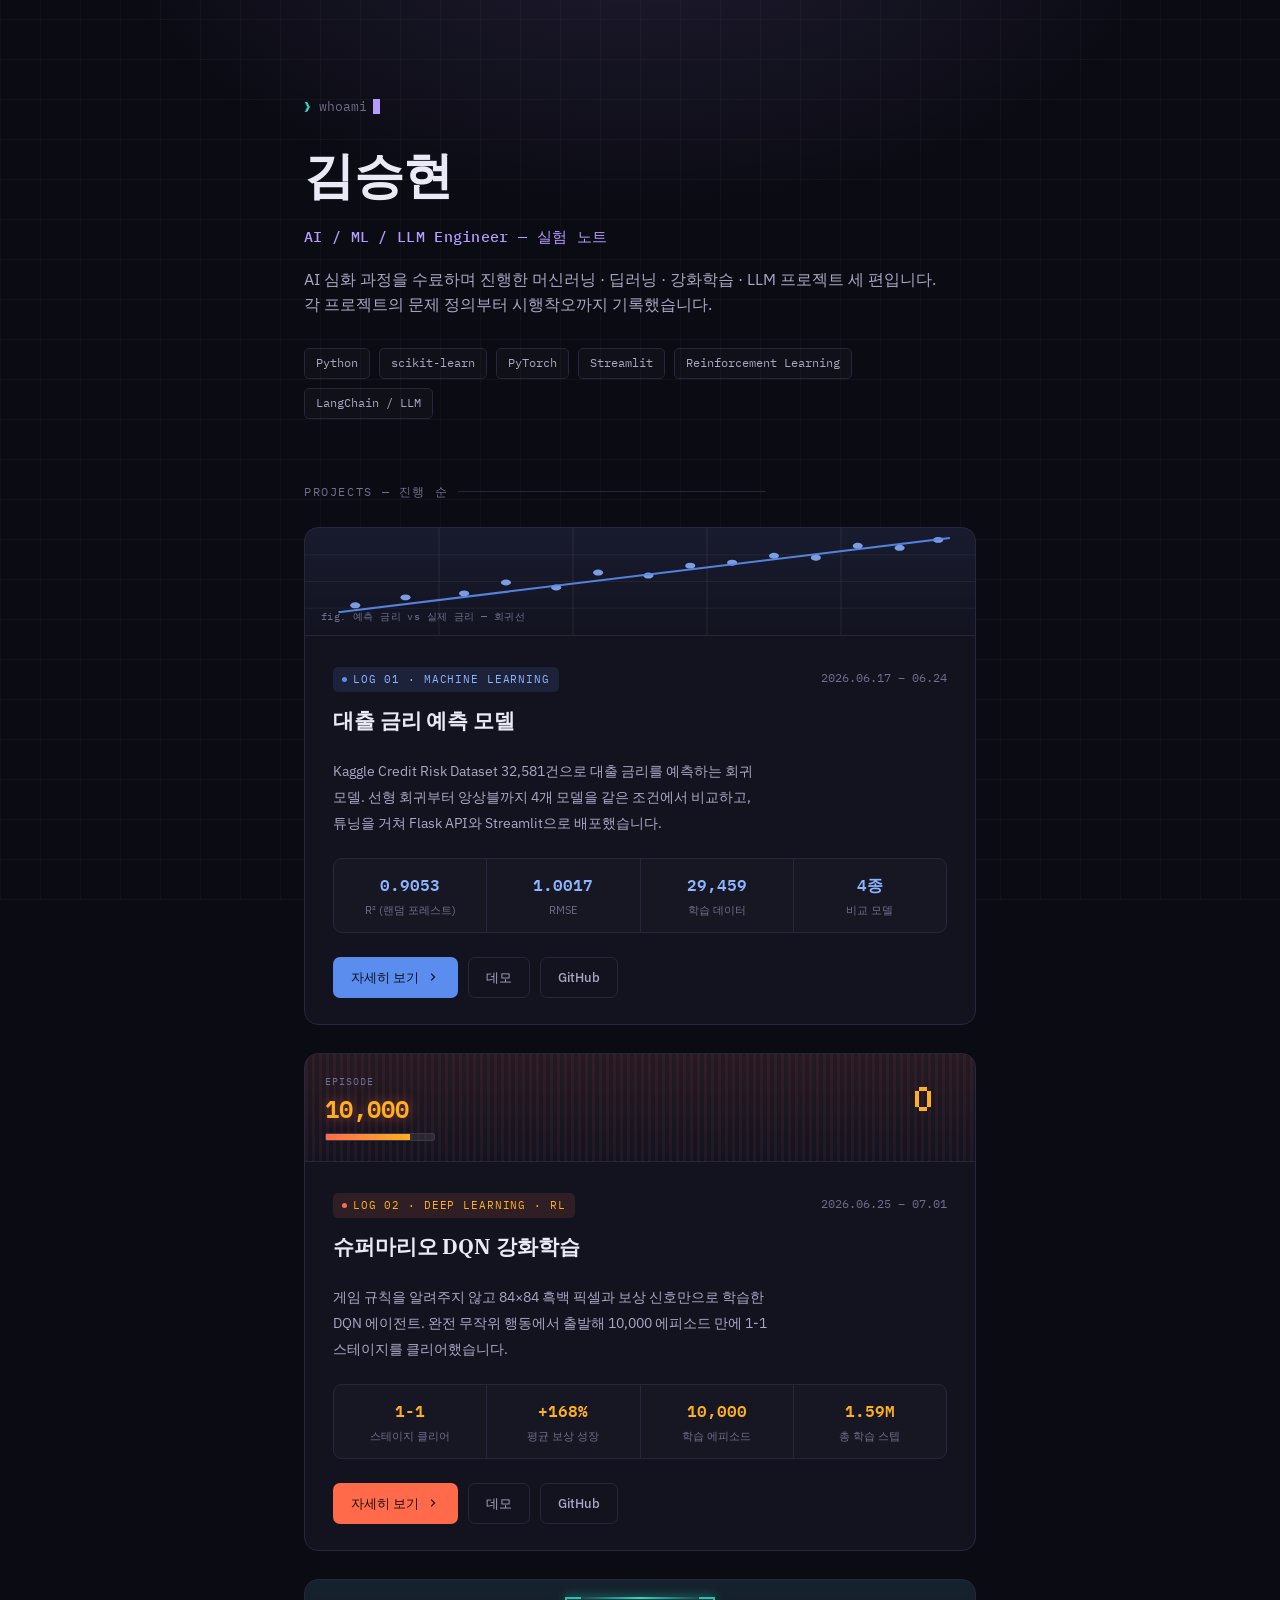
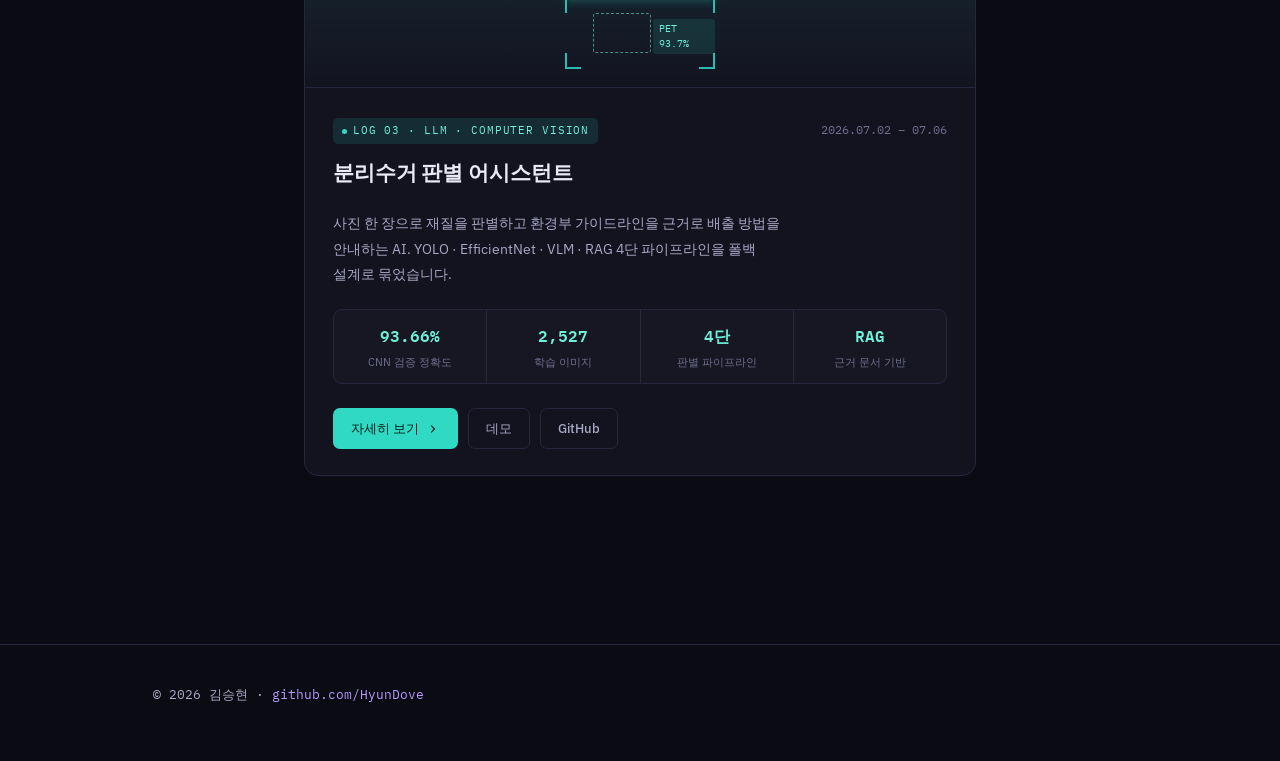
==== commit bb23ff16: "fix: 한글 줄바꿈 개선 — 어절 단위 유지 및 소개 문단 2줄 고정 - word-break:keep-all 적용 — '프로젝트'가 '프/로젝트'로 잘리던 문제 해결 (전 페이지" ====
--- a/index.html
+++ b/index.html
@@ -31,7 +31,7 @@
     display:block;font-family:var(--font-mono);font-weight:500;font-size:.95rem;
     color:var(--accent);letter-spacing:.02em;margin-top:10px;
   }
-  header.home p.bio{color:var(--text-dim);font-size:1rem;max-width:52ch;margin:18px 0 30px;}
+  header.home p.bio{color:var(--text-dim);font-size:1rem;max-width:none;margin:18px 0 30px;}
   .header-tags{display:flex;gap:9px;flex-wrap:wrap;}
   .header-tag{
     font-family:var(--font-mono);font-size:.74rem;color:var(--text-dim);
@@ -145,7 +145,7 @@
 <header class="home">
   <p class="prompt-line"><span class="sigil">&#10095;</span>whoami<span class="cursor"></span></p>
   <h1>김승현<span class="role">AI / ML / LLM Engineer — 실험 노트</span></h1>
-  <p class="bio">AI 심화 과정을 수료하며 진행한 머신러닝 · 딥러닝 · 강화학습 · LLM 프로젝트 세 편입니다. 각 프로젝트의 문제 정의부터 시행착오까지 기록했습니다.</p>
+  <p class="bio">AI 심화 과정을 수료하며 진행한 머신러닝 · 딥러닝 · 강화학습 · LLM 프로젝트 세 편입니다.<br />각 프로젝트의 문제 정의부터 시행착오까지 기록했습니다.</p>
   <div class="header-tags">
     <span class="header-tag">Python</span>
     <span class="header-tag">scikit-learn</span>
--- a/assets/base.css
+++ b/assets/base.css
@@ -50,6 +50,9 @@
 
 body{
   font-family:var(--font-body);
+  /* 한글은 어절 단위로 줄바꿈 — '프로젝트'가 '프/로젝트'로 잘리는 것 방지 */
+  word-break:keep-all;
+  overflow-wrap:break-word;
   background:
     radial-gradient(ellipse 900px 500px at 50% -10%, var(--proj-soft), transparent 60%),
     repeating-linear-gradient(0deg,  var(--bg-grid) 0 1px, transparent 1px 40px),
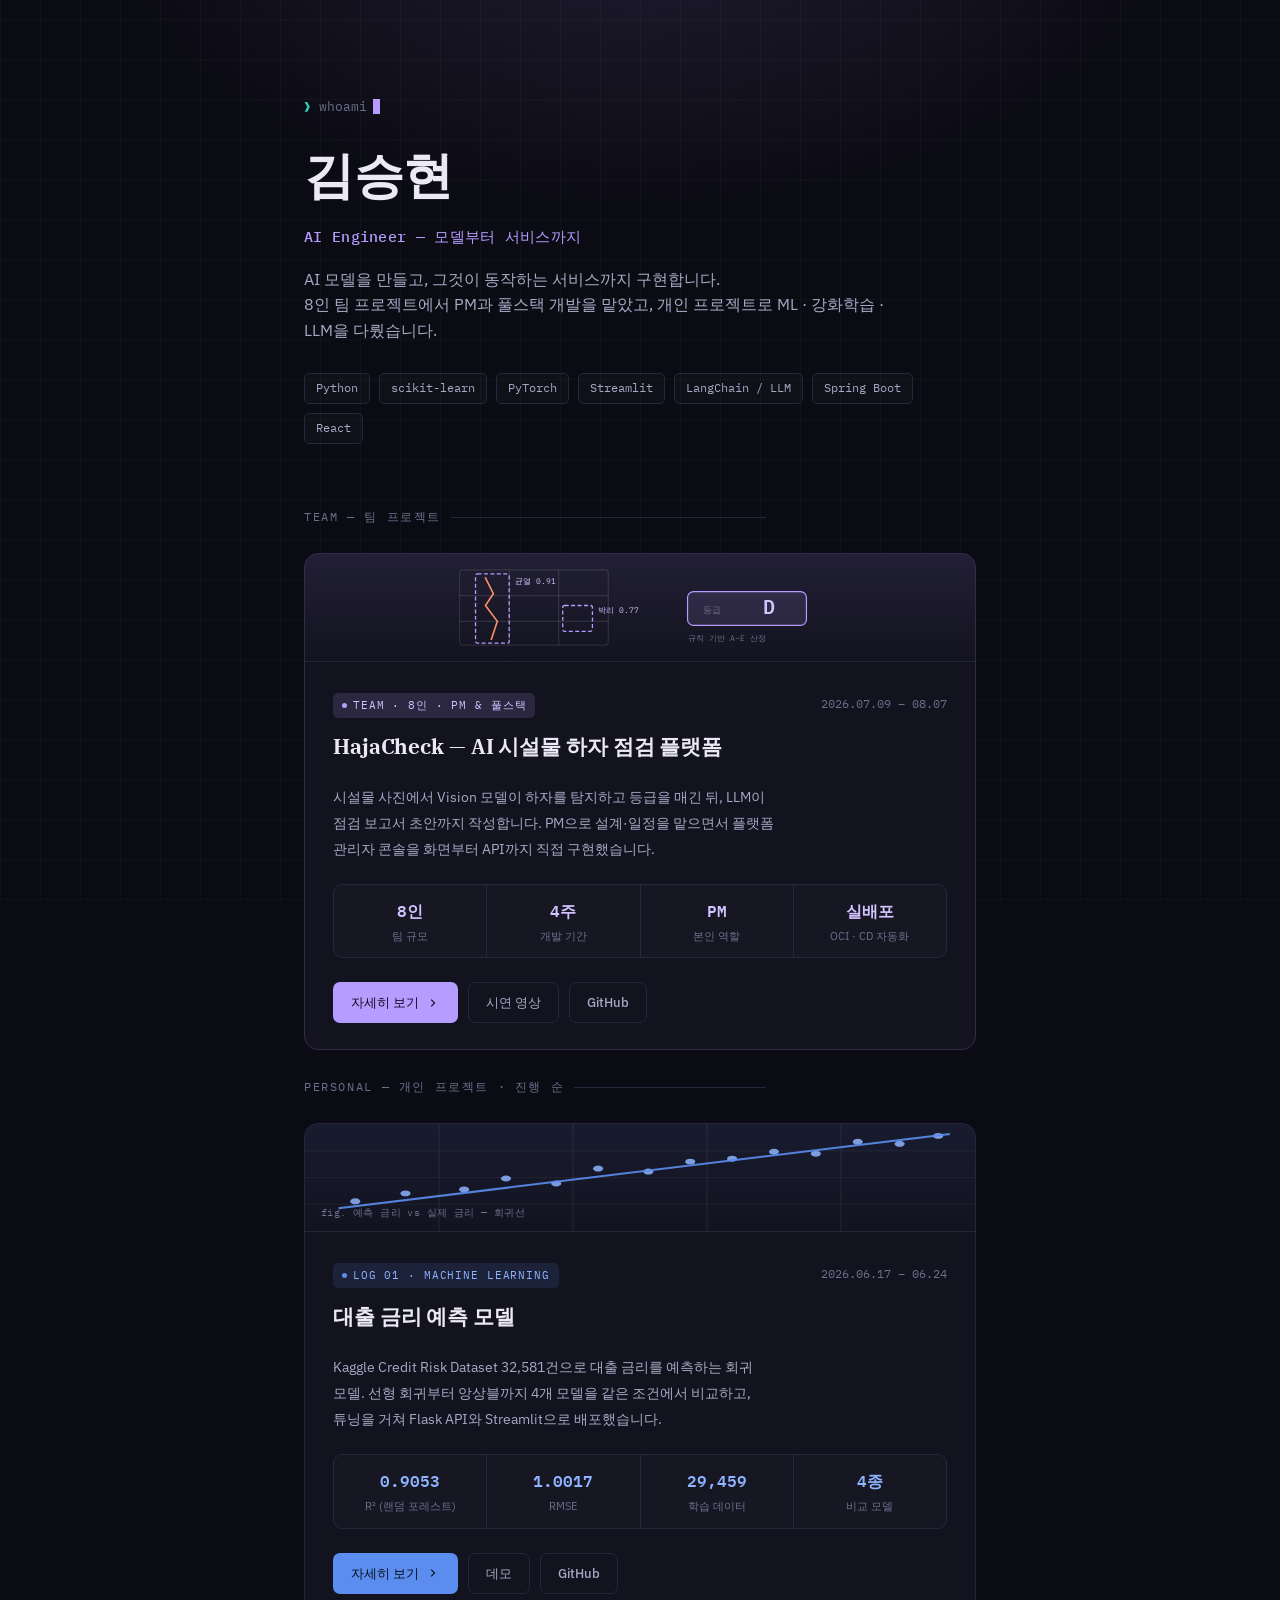
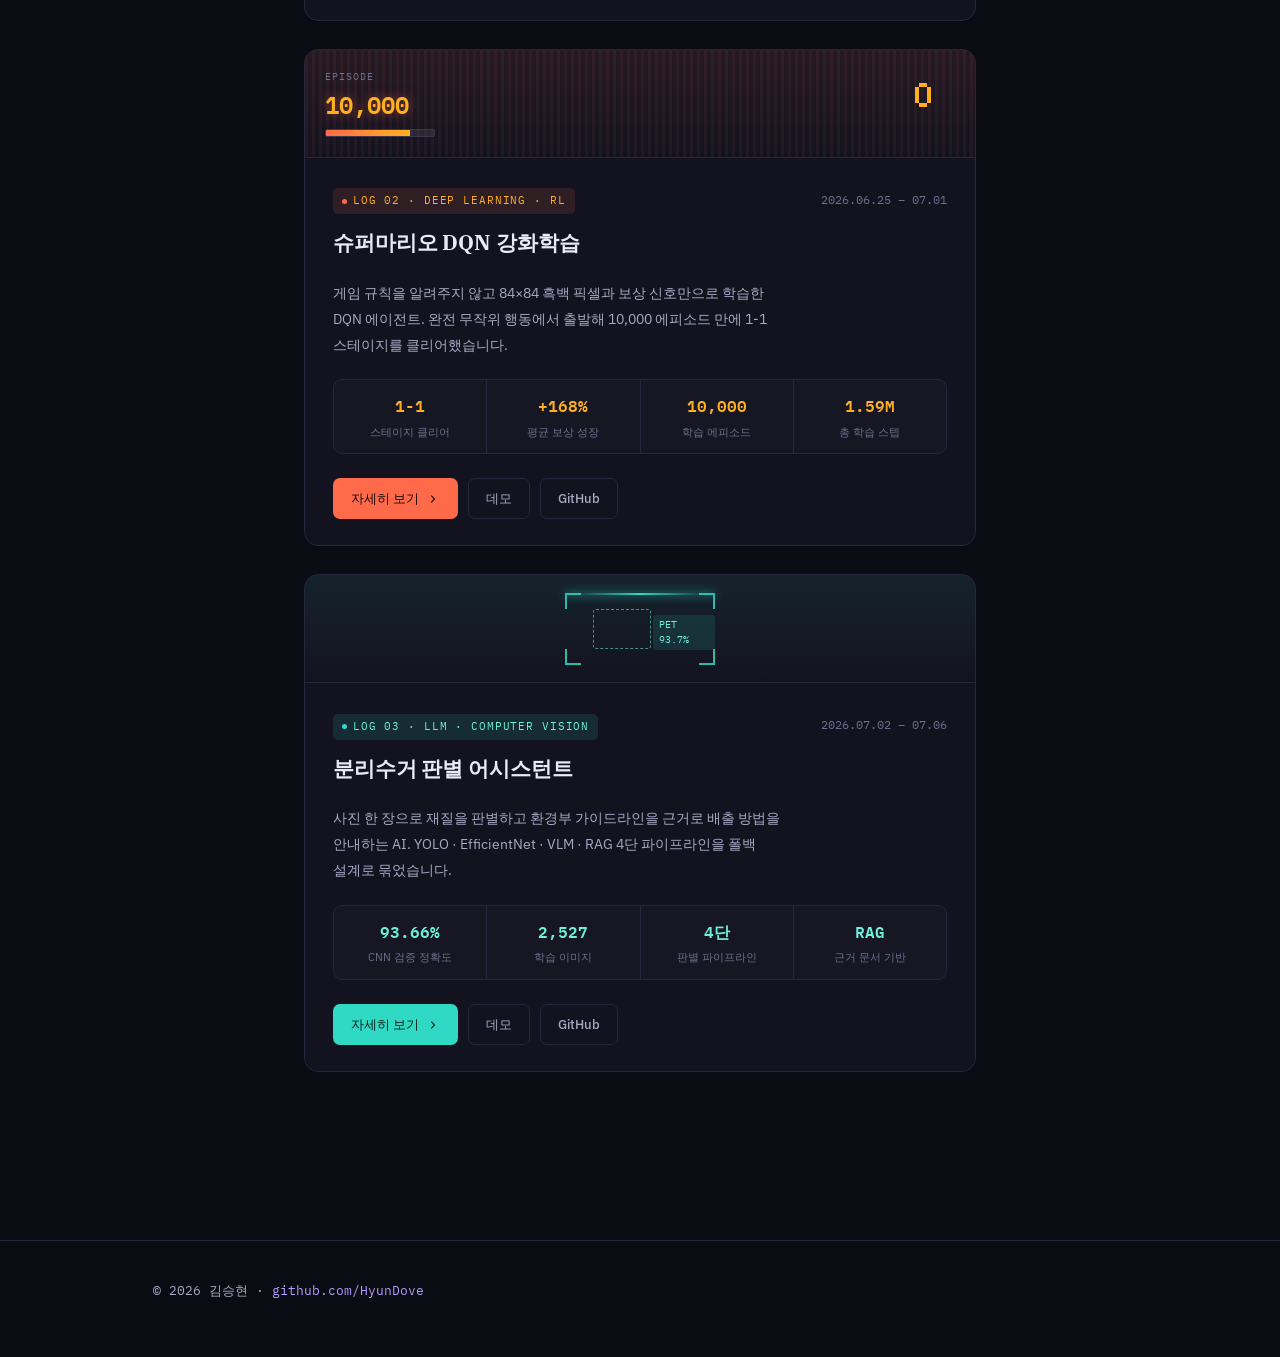
==== commit fefbdfa7: "feat: 팀 프로젝트(HajaCheck) 추가 및 포트폴리오 정체성 확장 - haja.html 신규 — 8인 팀 프로젝트 케이스 스터디   · 본인 담당/팀원 담당을 구분한 범위" ====
--- a/index.html
+++ b/index.html
@@ -3,8 +3,8 @@
 <head>
 <meta charset="UTF-8" />
 <meta name="viewport" content="width=device-width, initial-scale=1.0" />
-<title>김승현 · AI/ML/LLM 실험 노트</title>
-<meta name="description" content="머신러닝 · 딥러닝 · 강화학습 · LLM 프로젝트 3편. 문제 정의부터 트러블슈팅까지의 기록." />
+<title>김승현 · AI Engineer 포트폴리오</title>
+<meta name="description" content="AI 모델부터 서비스 구현까지. 8인 팀 프로젝트(PM·풀스택)와 ML·강화학습·LLM 개인 프로젝트 기록." />
 <link rel="icon" type="image/svg+xml" href="assets/favicon.svg" />
 <link rel="alternate icon" href="assets/favicon.svg" />
 <link rel="stylesheet" href="assets/base.css" />
@@ -57,6 +57,8 @@
   .project-card.ml:hover{border-color:var(--ml);box-shadow:0 8px 32px -12px rgba(91,141,239,.35);}
   .project-card.rl:hover{border-color:var(--rl);box-shadow:0 8px 32px -12px rgba(255,107,74,.35);}
   .project-card.llm:hover{border-color:var(--llm);box-shadow:0 8px 32px -12px rgba(47,217,196,.35);}
+  .project-card.haja{border-color:#332a4d;}
+  .project-card.haja:hover{border-color:var(--haja);box-shadow:0 8px 34px -12px rgba(183,156,255,.42);}
   .card-inner{padding:28px 28px 26px;}
 
   .card-top{display:flex;align-items:flex-start;justify-content:space-between;gap:16px;margin-bottom:8px;flex-wrap:wrap;}
@@ -71,6 +73,22 @@
   .rl .card-log .dot{background:var(--rl);}
   .llm .card-log{background:rgba(47,217,196,.12);color:var(--llm-2);}
   .llm .card-log .dot{background:var(--llm);}
+  .haja .card-log{background:rgba(183,156,255,.15);color:var(--haja-2);}
+  .haja .card-log .dot{background:var(--haja);}
+  .haja .highlight-value{color:var(--haja-2);}
+  .haja .btn-primary{background:var(--haja);color:#140a26;}
+
+  /* HajaCheck 계측기 — 외벽 하자 탐지 */
+  .instrument.haja-inst{background:linear-gradient(180deg,rgba(183,156,255,.09),transparent);}
+  .instrument.haja-inst svg{width:100%;height:100%;}
+  .haja-wall rect,.haja-wall line{fill:none;stroke:rgba(255,255,255,.13);stroke-width:1;}
+  .haja-crack{fill:none;stroke:#ff8f6b;stroke-width:1.6;stroke-linecap:round;}
+  .haja-box{fill:none;stroke:var(--haja);stroke-width:1.3;stroke-dasharray:4 2.5;}
+  .haja-tag{fill:var(--haja-2);font-family:var(--font-mono);font-size:8px;}
+  .haja-grade rect{fill:rgba(183,156,255,.12);stroke:var(--haja);stroke-width:1.2;}
+  .haja-grade-label{fill:var(--muted);font-family:var(--font-mono);font-size:9px;}
+  .haja-grade-val{fill:var(--haja-2);font-family:var(--font-mono);font-size:20px;font-weight:600;text-anchor:end;}
+  .haja-cap{fill:var(--muted);font-family:var(--font-mono);font-size:8px;}
 
   .card-period{font-size:.72rem;color:var(--muted);font-family:var(--font-mono);white-space:nowrap;padding-top:5px;font-variant-numeric:tabular-nums;}
   .card-title{font-family:var(--font-display);font-size:1.32rem;font-weight:700;margin-bottom:12px;letter-spacing:-.005em;text-wrap:balance;}
@@ -144,20 +162,74 @@
 
 <header class="home">
   <p class="prompt-line"><span class="sigil">&#10095;</span>whoami<span class="cursor"></span></p>
-  <h1>김승현<span class="role">AI / ML / LLM Engineer — 실험 노트</span></h1>
-  <p class="bio">AI 심화 과정을 수료하며 진행한 머신러닝 · 딥러닝 · 강화학습 · LLM 프로젝트 세 편입니다.<br />각 프로젝트의 문제 정의부터 시행착오까지 기록했습니다.</p>
+  <h1>김승현<span class="role">AI Engineer — 모델부터 서비스까지</span></h1>
+  <p class="bio">AI 모델을 만들고, 그것이 동작하는 서비스까지 구현합니다.<br />8인 팀 프로젝트에서 PM과 풀스택 개발을 맡았고, 개인 프로젝트로 ML · 강화학습 · LLM을 다뤘습니다.</p>
   <div class="header-tags">
     <span class="header-tag">Python</span>
     <span class="header-tag">scikit-learn</span>
     <span class="header-tag">PyTorch</span>
     <span class="header-tag">Streamlit</span>
-    <span class="header-tag">Reinforcement Learning</span>
     <span class="header-tag">LangChain / LLM</span>
+    <span class="header-tag">Spring Boot</span>
+    <span class="header-tag">React</span>
   </div>
 </header>
 
 <main class="home">
-  <p class="section-label">Projects — 진행 순</p>
+  <p class="section-label">Team — 팀 프로젝트</p>
+
+  <!-- ── 팀 : HajaCheck ── -->
+  <article class="project-card haja">
+    <div class="instrument haja-inst">
+      <svg viewBox="0 0 400 108" role="img" aria-label="건물 외벽에서 균열을 탐지해 바운딩 박스로 표시하고 등급을 산정하는 모습">
+        <g class="haja-wall">
+          <rect x="18" y="16" width="150" height="76" rx="3"/>
+          <line x1="18" y1="42" x2="168" y2="42"/><line x1="18" y1="68" x2="168" y2="68"/>
+          <line x1="68" y1="16" x2="68" y2="92"/><line x1="118" y1="16" x2="118" y2="92"/>
+        </g>
+        <path class="haja-crack" d="M44,24 L52,40 L44,52 L56,68 L50,86"/>
+        <rect class="haja-box" x="34" y="20" width="34" height="70" rx="2"/>
+        <text class="haja-tag" x="74" y="30">균열 0.91</text>
+        <rect class="haja-box" x="122" y="52" width="30" height="26" rx="2"/>
+        <text class="haja-tag" x="158" y="60">박리 0.77</text>
+        <g class="haja-grade">
+          <rect x="248" y="38" width="120" height="34" rx="6"/>
+          <text x="264" y="60" class="haja-grade-label">등급</text>
+          <text x="336" y="61" class="haja-grade-val">D</text>
+        </g>
+        <text class="haja-cap" x="248" y="88">규칙 기반 A–E 산정</text>
+      </svg>
+    </div>
+    <div class="card-inner">
+      <div class="card-top">
+        <div>
+          <span class="card-log"><span class="dot"></span>Team · 8인 · PM &amp; 풀스택</span>
+          <h2 class="card-title">HajaCheck — AI 시설물 하자 점검 플랫폼</h2>
+        </div>
+        <span class="card-period">2026.07.09 – 08.07</span>
+      </div>
+      <p class="card-desc">
+        시설물 사진에서 Vision 모델이 하자를 탐지하고 등급을 매긴 뒤, LLM이 점검 보고서 초안까지 작성합니다.
+        PM으로 설계·일정을 맡으면서 플랫폼 관리자 콘솔을 화면부터 API까지 직접 구현했습니다.
+      </p>
+      <div class="highlights">
+        <div class="highlight-item"><div class="highlight-value">8인</div><div class="highlight-label">팀 규모</div></div>
+        <div class="highlight-item"><div class="highlight-value">4주</div><div class="highlight-label">개발 기간</div></div>
+        <div class="highlight-item"><div class="highlight-value">PM</div><div class="highlight-label">본인 역할</div></div>
+        <div class="highlight-item"><div class="highlight-value">실배포</div><div class="highlight-label">OCI · CD 자동화</div></div>
+      </div>
+      <div class="card-links">
+        <a class="btn btn-primary" href="haja.html">
+          자세히 보기
+          <svg class="icon" viewBox="0 0 24 24" aria-hidden="true"><path d="M13.172 12l-4.95-4.95 1.414-1.414L16 12l-6.364 6.364-1.414-1.414z"/></svg>
+        </a>
+        <a class="btn btn-ghost" href="https://youtu.be/IagMc_vZxpA" target="_blank" rel="noopener">시연 영상</a>
+        <a class="btn btn-ghost" href="https://github.com/HyunDove/HajaCheck" target="_blank" rel="noopener">GitHub</a>
+      </div>
+    </div>
+  </article>
+
+  <p class="section-label">Personal — 개인 프로젝트 · 진행 순</p>
 
   <!-- ── LOG 01 : ML ── -->
   <article class="project-card ml">
--- a/assets/base.css
+++ b/assets/base.css
@@ -28,6 +28,7 @@
   --ml:#5b8def;    --ml-2:#8fb4ff;
   --rl:#ff6b4a;    --rl-2:#ffb020;
   --llm:#2fd9c4;   --llm-2:#6ff0d8;
+  --haja:#b79cff;  --haja-2:#d3c4ff;
 
   /* 프로젝트별 색상 — 각 페이지 body에서 덮어씀 */
   --proj:var(--accent);
@@ -45,6 +46,7 @@
 body[data-proj="ml"]{  --proj:var(--ml);  --proj-2:var(--ml-2);  --proj-soft:rgba(91,141,239,.12); }
 body[data-proj="rl"]{  --proj:var(--rl);  --proj-2:var(--rl-2);  --proj-soft:rgba(255,107,74,.12); }
 body[data-proj="llm"]{ --proj:var(--llm); --proj-2:var(--llm-2); --proj-soft:rgba(47,217,196,.12); }
+body[data-proj="haja"]{--proj:var(--haja);--proj-2:var(--haja-2);--proj-soft:rgba(183,156,255,.14); }
 
 html{scroll-behavior:smooth;}
 
@@ -262,6 +264,7 @@
 .btn-primary{background:var(--proj);color:#08101f;}
 body[data-proj="rl"] .btn-primary{color:#1a0a05;}
 body[data-proj="llm"] .btn-primary{color:#06201c;}
+body[data-proj="haja"] .btn-primary{color:#140a26;}
 .btn-ghost{background:transparent;border-color:var(--border);color:var(--text-dim);}
 .btn-ghost:hover{border-color:var(--border-strong);color:var(--text);}
 .btn-sm{padding:6px 13px;font-size:.75rem;}
@@ -294,6 +297,18 @@
 .pager-card.to-rl .pg-title{color:var(--rl-2);}
 .pager-card.to-llm:hover{border-color:var(--llm);}
 .pager-card.to-llm .pg-title{color:var(--llm-2);}
+.pager-card.to-haja:hover{border-color:var(--haja);}
+.pager-card.to-haja .pg-title{color:var(--haja-2);}
+
+/* 담당 범위 구분 블록 (팀 프로젝트) */
+.scope-split{display:grid;grid-template-columns:repeat(auto-fit,minmax(260px,1fr));gap:14px;margin-bottom:24px;}
+.scope-box{border:1px solid var(--border);border-radius:11px;padding:16px 18px;background:var(--surface);}
+.scope-box.mine{border-color:var(--proj);background:var(--proj-soft);}
+.scope-head{font-family:var(--font-mono);font-size:.66rem;letter-spacing:.1em;text-transform:uppercase;color:var(--muted);margin-bottom:10px;}
+.scope-box.mine .scope-head{color:var(--proj-2);}
+.scope-box ul{margin:0 0 0 1rem;}
+.scope-box li{font-size:.83rem;margin-bottom:5px;}
+.scope-box li:last-child{margin-bottom:0;}
 
 /* ── 푸터 ── */
 footer{
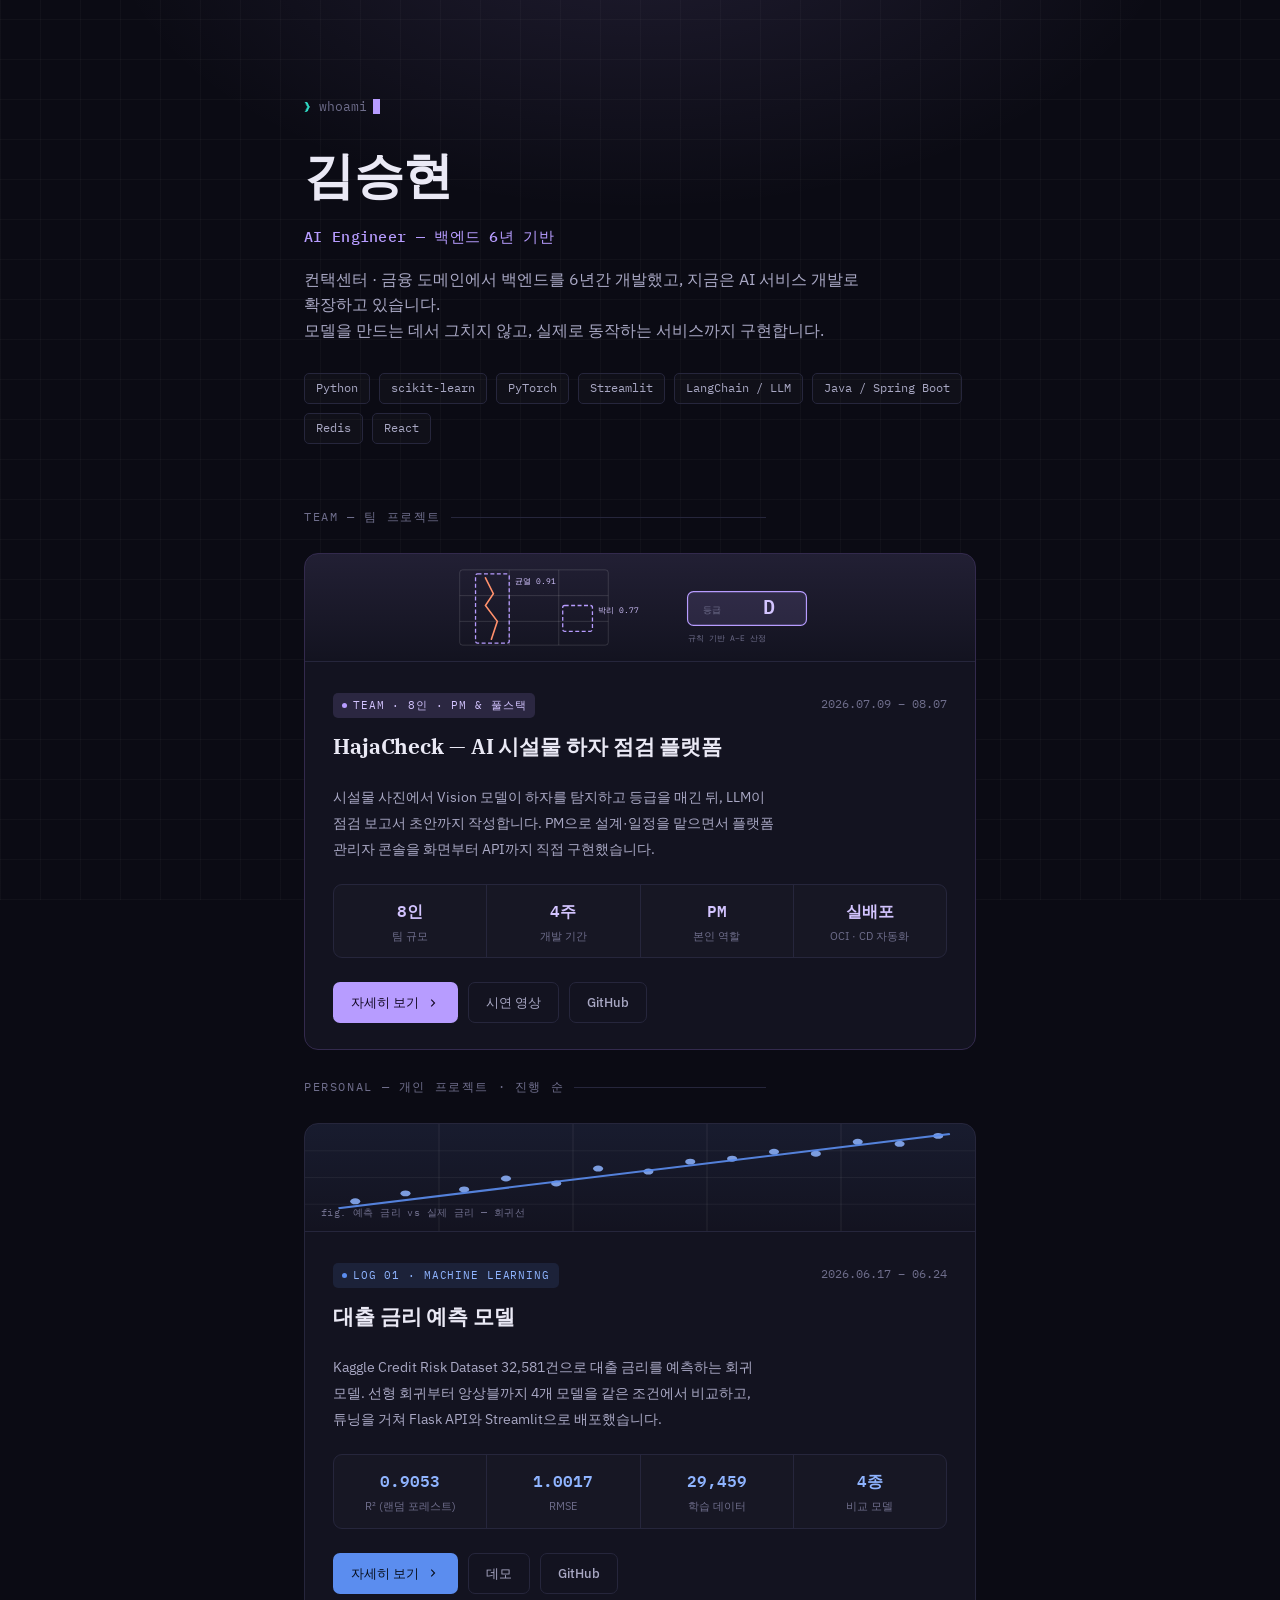
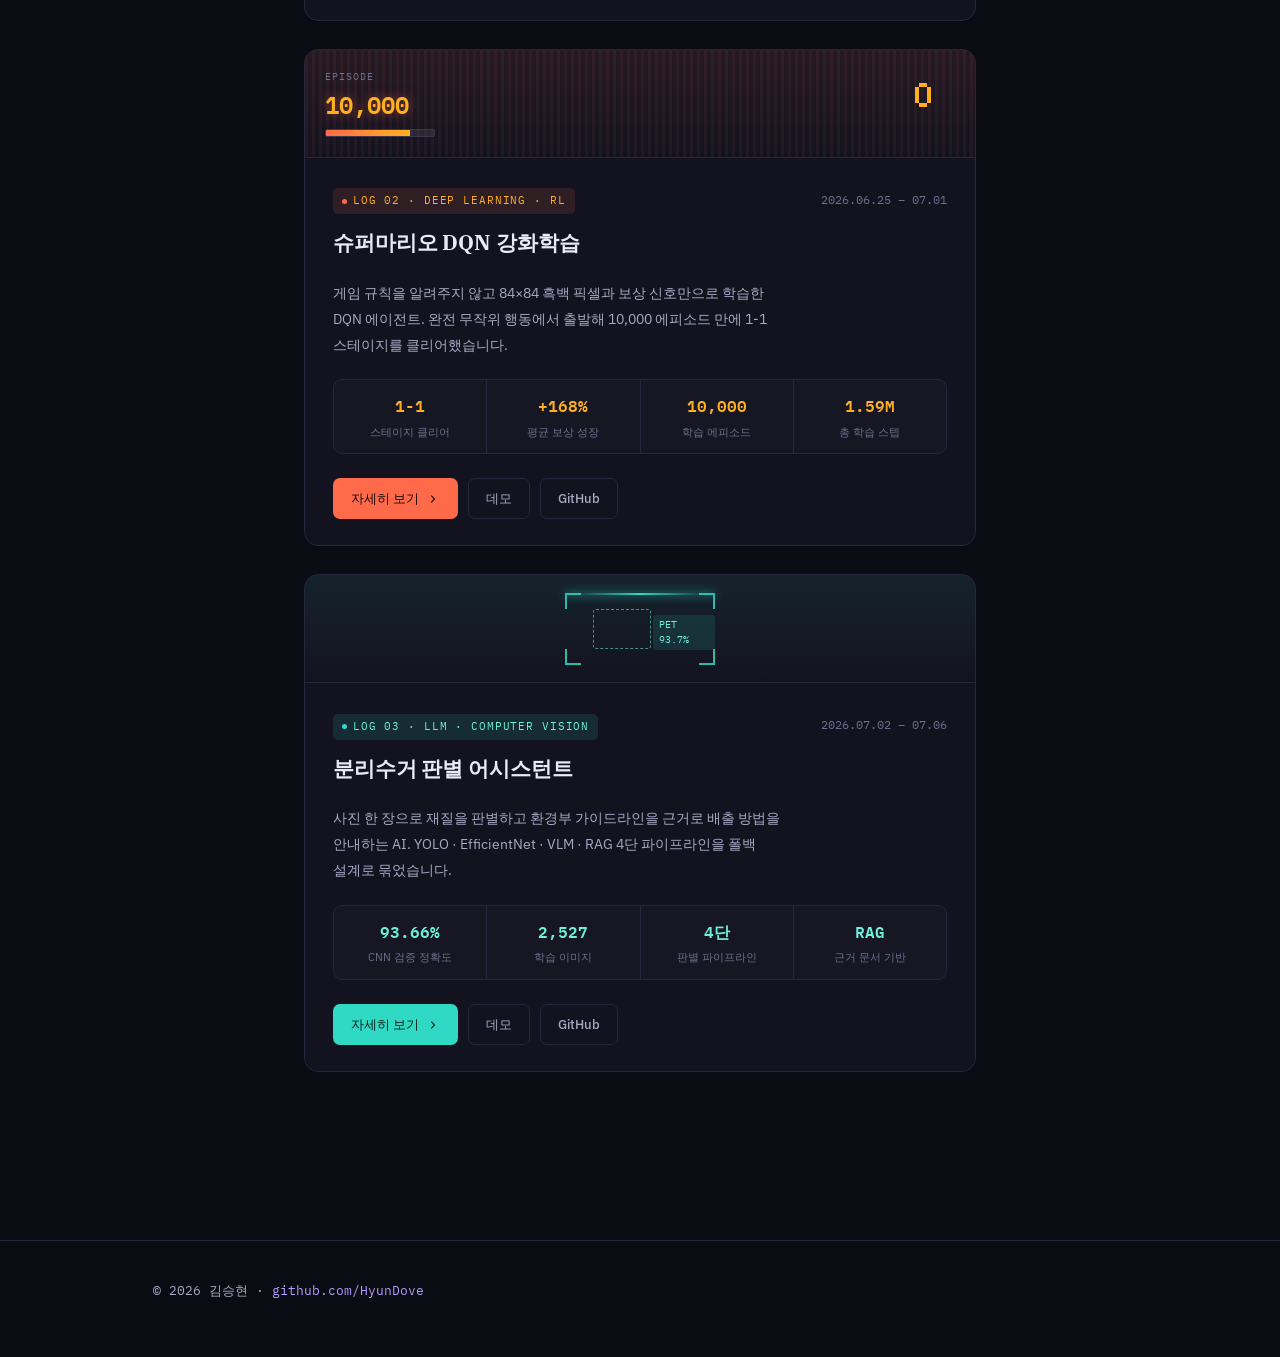
==== commit 3c1eb4a7: "feat: 헤더에 백엔드 6년 경력 반영 - 소개문에 컨택센터·금융 도메인 백엔드 6년 경력 명시 - 역할 표기를 'AI Engineer — 백엔드 6년 기반'으로 변경 - 기술 " ====
--- a/index.html
+++ b/index.html
@@ -4,7 +4,7 @@
 <meta charset="UTF-8" />
 <meta name="viewport" content="width=device-width, initial-scale=1.0" />
 <title>김승현 · AI Engineer 포트폴리오</title>
-<meta name="description" content="AI 모델부터 서비스 구현까지. 8인 팀 프로젝트(PM·풀스택)와 ML·강화학습·LLM 개인 프로젝트 기록." />
+<meta name="description" content="백엔드 6년 경력을 바탕으로 AI 서비스 개발로 확장. 8인 팀 AI 플랫폼(PM·풀스택)과 ML·강화학습·LLM 프로젝트 기록." />
 <link rel="icon" type="image/svg+xml" href="assets/favicon.svg" />
 <link rel="alternate icon" href="assets/favicon.svg" />
 <link rel="stylesheet" href="assets/base.css" />
@@ -162,15 +162,16 @@
 
 <header class="home">
   <p class="prompt-line"><span class="sigil">&#10095;</span>whoami<span class="cursor"></span></p>
-  <h1>김승현<span class="role">AI Engineer — 모델부터 서비스까지</span></h1>
-  <p class="bio">AI 모델을 만들고, 그것이 동작하는 서비스까지 구현합니다.<br />8인 팀 프로젝트에서 PM과 풀스택 개발을 맡았고, 개인 프로젝트로 ML · 강화학습 · LLM을 다뤘습니다.</p>
+  <h1>김승현<span class="role">AI Engineer — 백엔드 6년 기반</span></h1>
+  <p class="bio">컨택센터 · 금융 도메인에서 백엔드를 6년간 개발했고, 지금은 AI 서비스 개발로 확장하고 있습니다.<br />모델을 만드는 데서 그치지 않고, 실제로 동작하는 서비스까지 구현합니다.</p>
   <div class="header-tags">
     <span class="header-tag">Python</span>
     <span class="header-tag">scikit-learn</span>
     <span class="header-tag">PyTorch</span>
     <span class="header-tag">Streamlit</span>
     <span class="header-tag">LangChain / LLM</span>
-    <span class="header-tag">Spring Boot</span>
+    <span class="header-tag">Java / Spring Boot</span>
+    <span class="header-tag">Redis</span>
     <span class="header-tag">React</span>
   </div>
 </header>
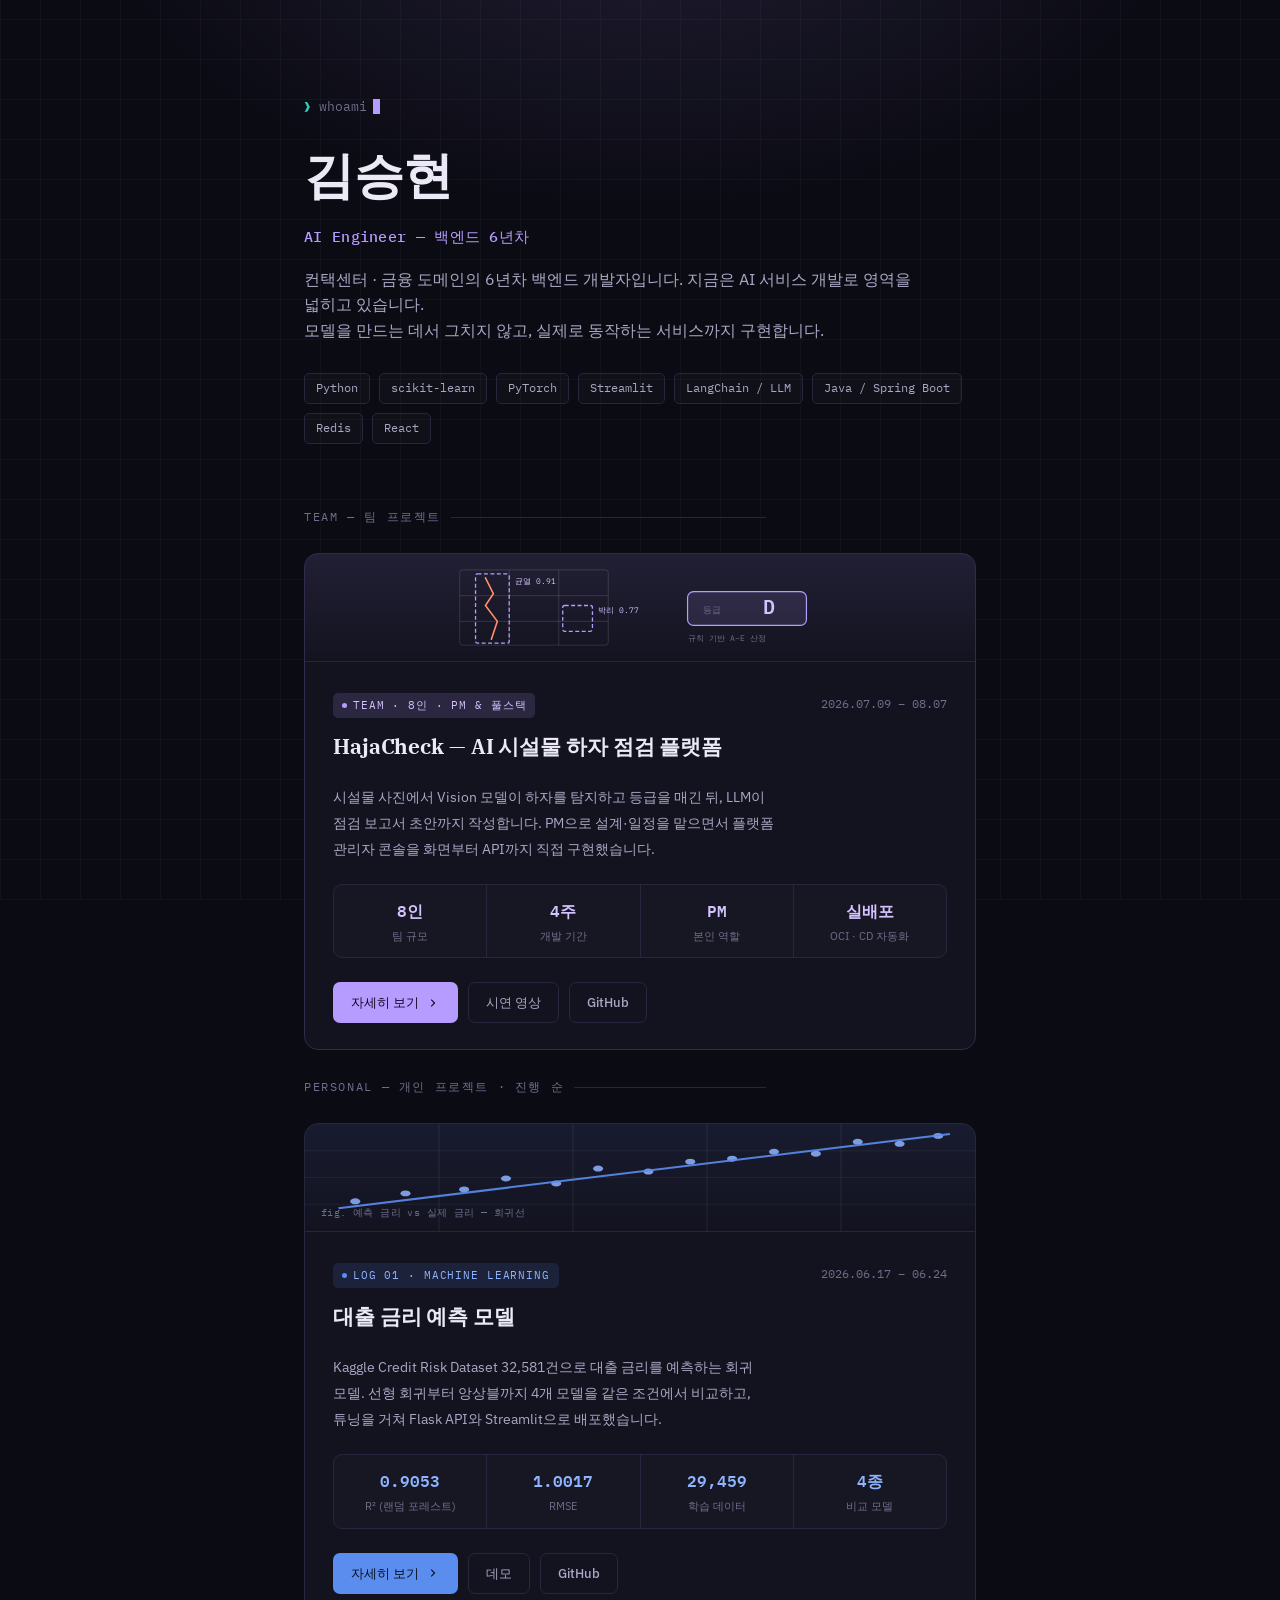
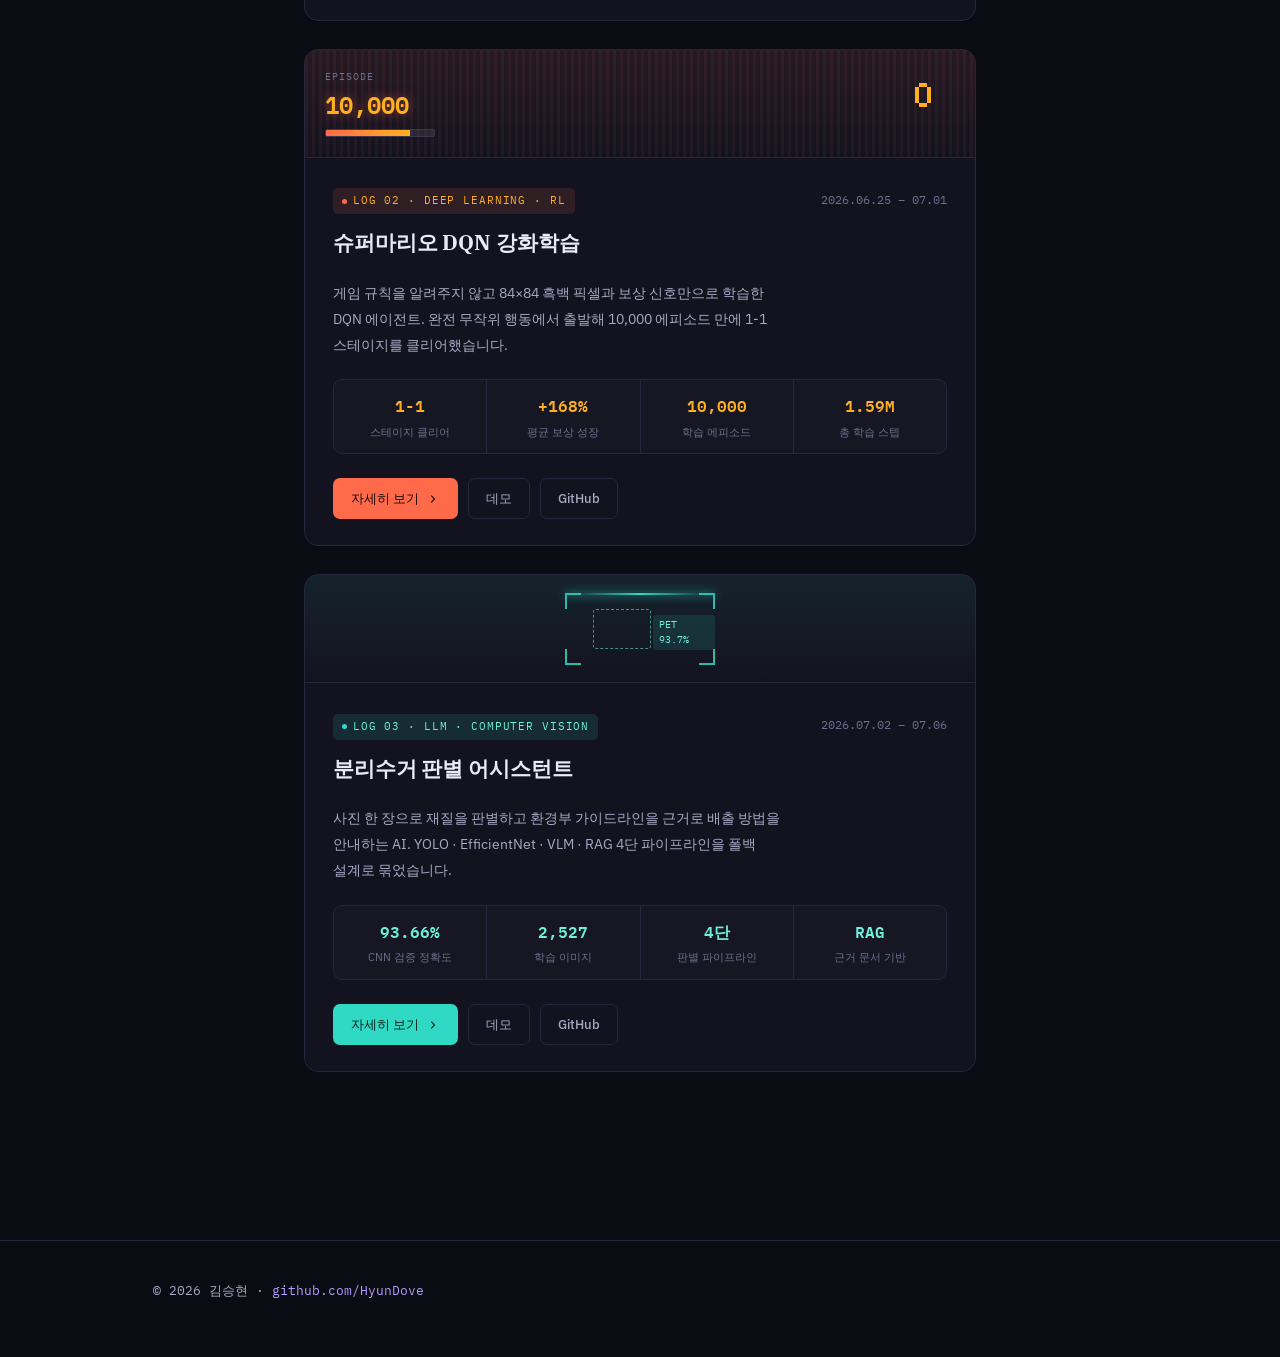
==== commit 6db040c4: "fix: 경력 표기를 '6년'에서 '6년차'로 통일 - 사람인 산정 총 경력(5년 8개월)과 표기 정합성 확보" ====
--- a/index.html
+++ b/index.html
@@ -4,7 +4,7 @@
 <meta charset="UTF-8" />
 <meta name="viewport" content="width=device-width, initial-scale=1.0" />
 <title>김승현 · AI Engineer 포트폴리오</title>
-<meta name="description" content="백엔드 6년 경력을 바탕으로 AI 서비스 개발로 확장. 8인 팀 AI 플랫폼(PM·풀스택)과 ML·강화학습·LLM 프로젝트 기록." />
+<meta name="description" content="백엔드 6년차 개발자의 AI 서비스 개발 확장. 8인 팀 AI 플랫폼(PM·풀스택)과 ML·강화학습·LLM 프로젝트 기록." />
 <link rel="icon" type="image/svg+xml" href="assets/favicon.svg" />
 <link rel="alternate icon" href="assets/favicon.svg" />
 <link rel="stylesheet" href="assets/base.css" />
@@ -162,8 +162,8 @@
 
 <header class="home">
   <p class="prompt-line"><span class="sigil">&#10095;</span>whoami<span class="cursor"></span></p>
-  <h1>김승현<span class="role">AI Engineer — 백엔드 6년 기반</span></h1>
-  <p class="bio">컨택센터 · 금융 도메인에서 백엔드를 6년간 개발했고, 지금은 AI 서비스 개발로 확장하고 있습니다.<br />모델을 만드는 데서 그치지 않고, 실제로 동작하는 서비스까지 구현합니다.</p>
+  <h1>김승현<span class="role">AI Engineer — 백엔드 6년차</span></h1>
+  <p class="bio">컨택센터 · 금융 도메인의 6년차 백엔드 개발자입니다. 지금은 AI 서비스 개발로 영역을 넓히고 있습니다.<br />모델을 만드는 데서 그치지 않고, 실제로 동작하는 서비스까지 구현합니다.</p>
   <div class="header-tags">
     <span class="header-tag">Python</span>
     <span class="header-tag">scikit-learn</span>
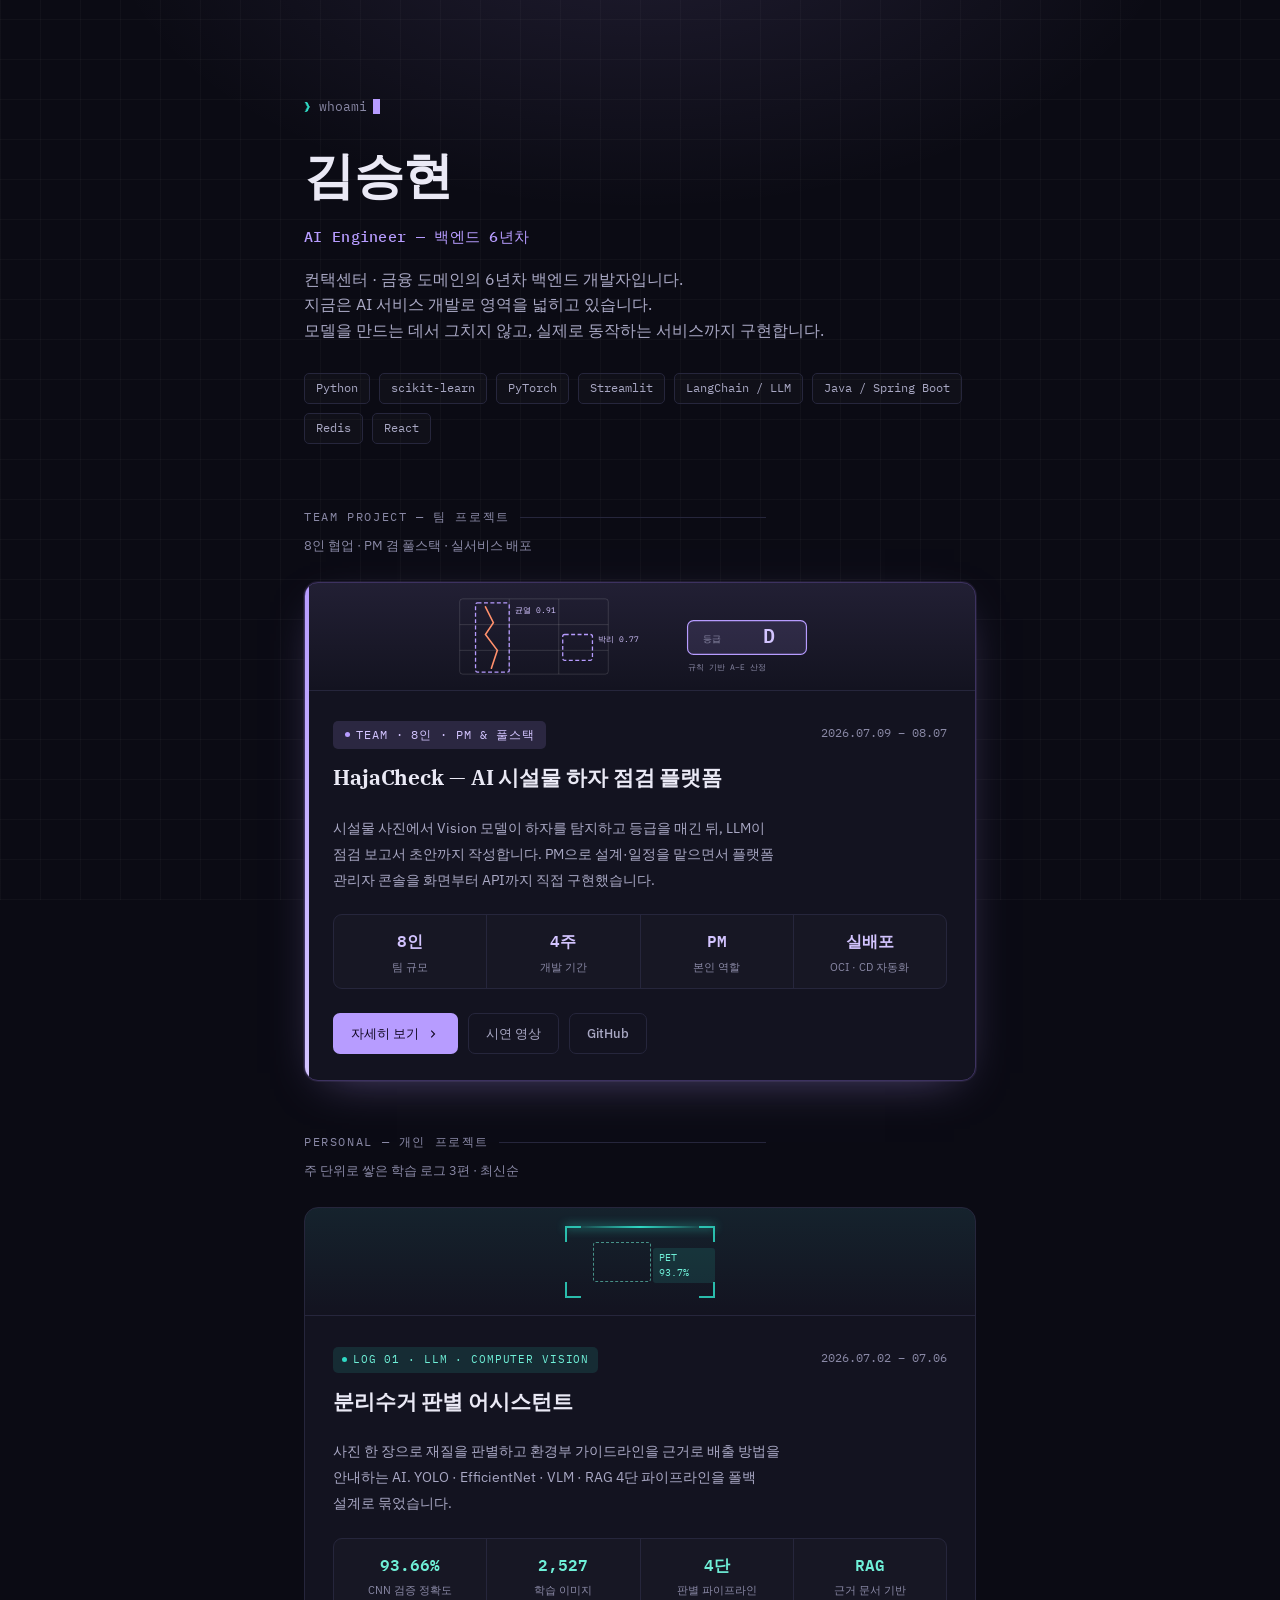
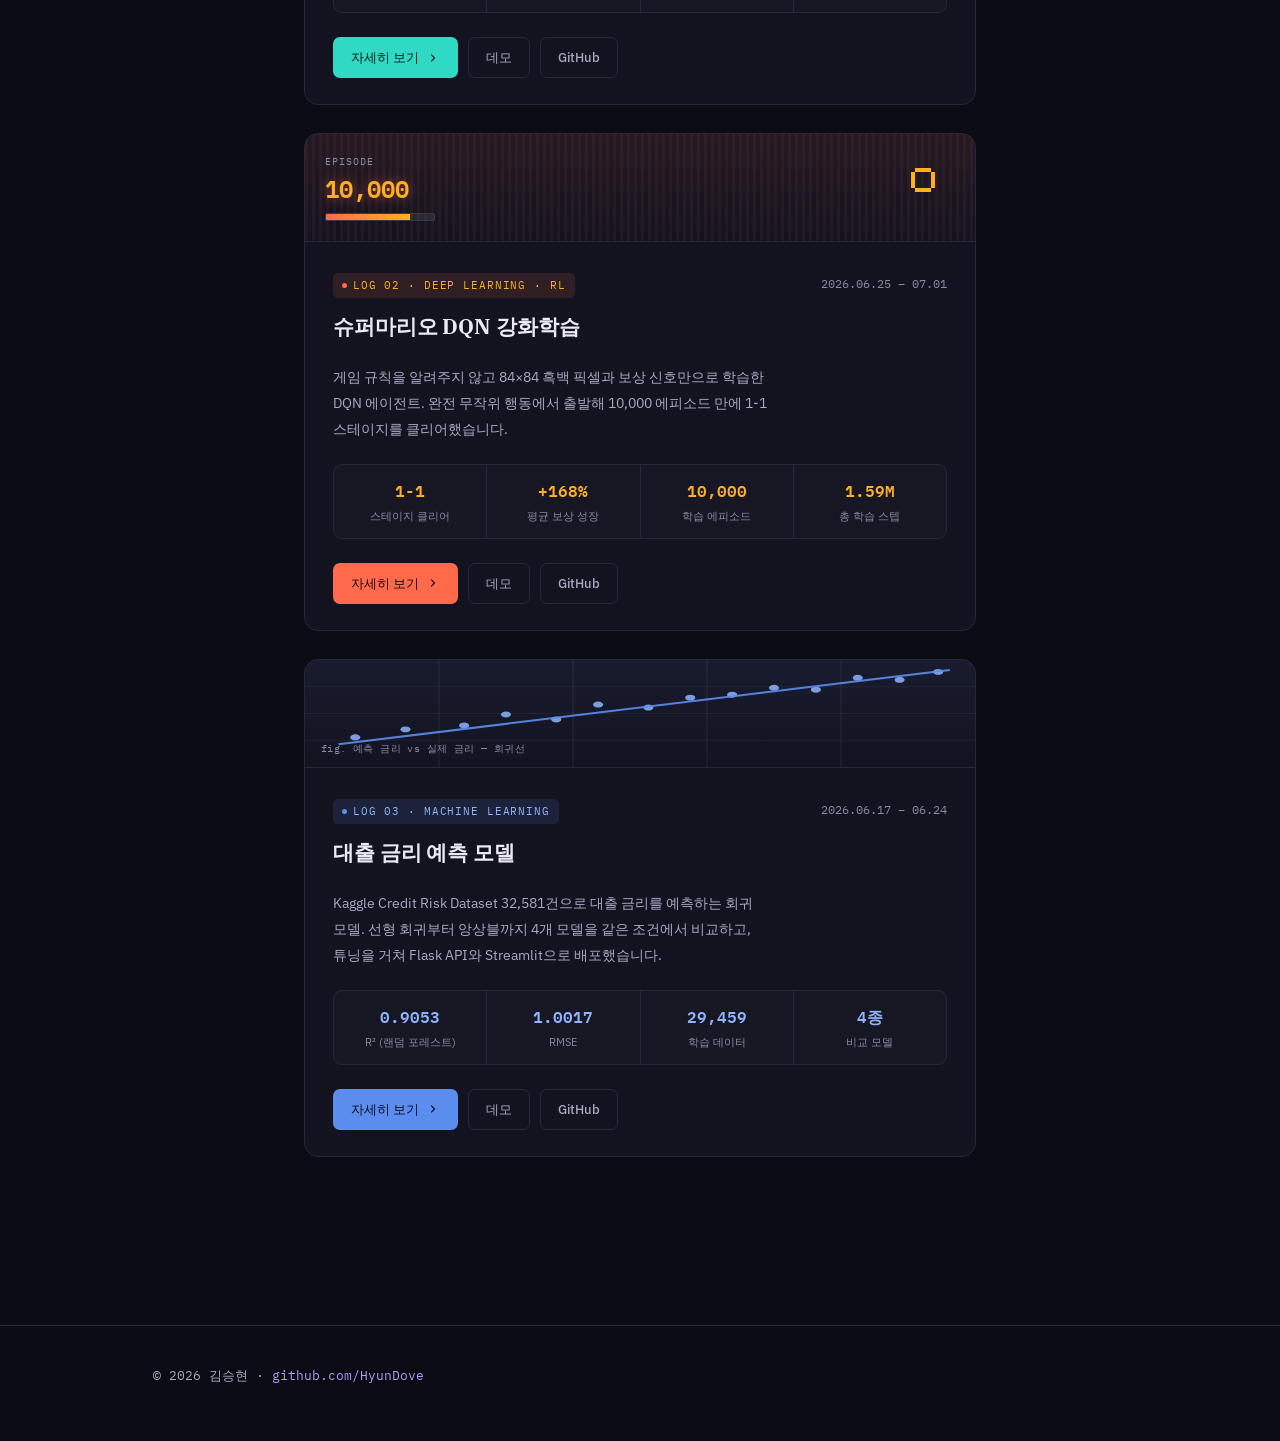
==== commit 0a2d217f: "feat: 메인 페이지 팀/개인 프로젝트 구분 강화 및 개인 프로젝트 최신순 정렬" ====
--- a/index.html
+++ b/index.html
@@ -143,6 +143,29 @@
   .vf-scan{position:absolute;left:0;right:0;height:2px;background:linear-gradient(90deg,transparent,var(--llm),transparent);box-shadow:0 0 10px var(--llm);animation:scan 2.6s ease-in-out infinite;}
   @keyframes scan{0%,100%{top:2px;opacity:0;}10%{opacity:1;}50%{top:70px;opacity:1;}90%{opacity:1;}}
 
+  /* ── 섹션 헤더 (팀/개인 구분) ── */
+  .section-head{margin-bottom:26px;}
+  .section-head .section-label{margin-bottom:0;}
+  .section-sub{font-size:.8rem;color:var(--muted);margin-top:9px;}
+
+  /* ── 팀 프로젝트 카드 ──
+     카드 크기는 개인 프로젝트와 동일하게 두고,
+     좌측 액센트 바 + 글로우 테두리로만 구분한다. */
+  .project-card.hero{
+    border-color:#3d3260;
+    box-shadow:0 0 0 1px rgba(183,156,255,.09),0 14px 46px -22px rgba(183,156,255,.5);
+    margin-bottom:52px;
+  }
+  .project-card.hero::before{
+    content:'';position:absolute;top:0;left:0;width:4px;height:100%;
+    background:linear-gradient(180deg,var(--haja),var(--haja-2));
+    z-index:2;
+  }
+  .project-card.hero .card-log{font-size:.72rem;padding:5px 12px;}
+
+  /* ── 개인 프로젝트 = 팀 카드와 동일한 폭·크기로 세로 나열 ── */
+  .personal-grid{display:block;}
+
   @media (prefers-reduced-motion: reduce){
     .cursor{animation:none;opacity:1;}
     .rl-bar-fill{animation:none;width:78%;}
@@ -163,7 +186,7 @@
 <header class="home">
   <p class="prompt-line"><span class="sigil">&#10095;</span>whoami<span class="cursor"></span></p>
   <h1>김승현<span class="role">AI Engineer — 백엔드 6년차</span></h1>
-  <p class="bio">컨택센터 · 금융 도메인의 6년차 백엔드 개발자입니다. 지금은 AI 서비스 개발로 영역을 넓히고 있습니다.<br />모델을 만드는 데서 그치지 않고, 실제로 동작하는 서비스까지 구현합니다.</p>
+  <p class="bio">컨택센터 · 금융 도메인의 6년차 백엔드 개발자입니다.<br />지금은 AI 서비스 개발로 영역을 넓히고 있습니다.<br />모델을 만드는 데서 그치지 않고, 실제로 동작하는 서비스까지 구현합니다.</p>
   <div class="header-tags">
     <span class="header-tag">Python</span>
     <span class="header-tag">scikit-learn</span>
@@ -177,10 +200,13 @@
 </header>
 
 <main class="home">
-  <p class="section-label">Team — 팀 프로젝트</p>
+  <div class="section-head">
+    <p class="section-label">Team Project — 팀 프로젝트</p>
+    <p class="section-sub">8인 협업 · PM 겸 풀스택 · 실서비스 배포</p>
+  </div>
 
   <!-- ── 팀 : HajaCheck ── -->
-  <article class="project-card haja">
+  <article class="project-card haja hero">
     <div class="instrument haja-inst">
       <svg viewBox="0 0 400 108" role="img" aria-label="건물 외벽에서 균열을 탐지해 바운딩 박스로 표시하고 등급을 산정하는 모습">
         <g class="haja-wall">
@@ -230,9 +256,93 @@
     </div>
   </article>
 
-  <p class="section-label">Personal — 개인 프로젝트 · 진행 순</p>
-
-  <!-- ── LOG 01 : ML ── -->
+  <div class="section-head">
+    <p class="section-label">Personal — 개인 프로젝트</p>
+    <p class="section-sub">주 단위로 쌓은 학습 로그 3편 · 최신순</p>
+  </div>
+
+  <div class="personal-grid">
+
+  <!-- ── LOG 01 : LLM + CV ── -->
+  <article class="project-card llm">
+    <div class="instrument llm-inst">
+      <div class="viewfinder">
+        <span class="vf-corner tl"></span><span class="vf-corner tr"></span>
+        <span class="vf-corner bl"></span><span class="vf-corner br"></span>
+        <span class="vf-box"></span>
+        <span class="vf-tag">PET 93.7%</span>
+        <span class="vf-scan"></span>
+      </div>
+    </div>
+    <div class="card-inner">
+      <div class="card-top">
+        <div>
+          <span class="card-log"><span class="dot"></span>Log 01 · LLM · Computer Vision</span>
+          <h2 class="card-title">분리수거 판별 어시스턴트</h2>
+        </div>
+        <span class="card-period">2026.07.02 – 07.06</span>
+      </div>
+      <p class="card-desc">
+        사진 한 장으로 재질을 판별하고 환경부 가이드라인을 근거로 배출 방법을 안내하는 AI.
+        YOLO · EfficientNet · VLM · RAG 4단 파이프라인을 폴백 설계로 묶었습니다.
+      </p>
+      <div class="highlights">
+        <div class="highlight-item"><div class="highlight-value">93.66%</div><div class="highlight-label">CNN 검증 정확도</div></div>
+        <div class="highlight-item"><div class="highlight-value">2,527</div><div class="highlight-label">학습 이미지</div></div>
+        <div class="highlight-item"><div class="highlight-value">4단</div><div class="highlight-label">판별 파이프라인</div></div>
+        <div class="highlight-item"><div class="highlight-value">RAG</div><div class="highlight-label">근거 문서 기반</div></div>
+      </div>
+      <div class="card-links">
+        <a class="btn btn-primary" href="llm.html">
+          자세히 보기
+          <svg class="icon" viewBox="0 0 24 24" aria-hidden="true"><path d="M13.172 12l-4.95-4.95 1.414-1.414L16 12l-6.364 6.364-1.414-1.414z"/></svg>
+        </a>
+        <a class="btn btn-ghost" href="https://trash-check.streamlit.app/" target="_blank" rel="noopener">데모</a>
+        <a class="btn btn-ghost" href="https://github.com/HyunDove/trash-check" target="_blank" rel="noopener">GitHub</a>
+      </div>
+    </div>
+  </article>
+
+  <!-- ── LOG 02 : RL ── -->
+  <article class="project-card rl">
+    <div class="instrument rl-inst">
+      <div class="rl-hud">
+        <div class="hud-label">EPISODE</div>
+        <div class="hud-value">10,000</div>
+        <div class="rl-bar"><div class="rl-bar-fill"></div></div>
+      </div>
+      <div class="rl-canvas-wrap"><canvas class="rl-canvas" width="16" height="16" aria-hidden="true"></canvas></div>
+    </div>
+    <div class="card-inner">
+      <div class="card-top">
+        <div>
+          <span class="card-log"><span class="dot"></span>Log 02 · Deep Learning · RL</span>
+          <h2 class="card-title">슈퍼마리오 DQN 강화학습</h2>
+        </div>
+        <span class="card-period">2026.06.25 – 07.01</span>
+      </div>
+      <p class="card-desc">
+        게임 규칙을 알려주지 않고 84×84 흑백 픽셀과 보상 신호만으로 학습한 DQN 에이전트.
+        완전 무작위 행동에서 출발해 10,000 에피소드 만에 1-1 스테이지를 클리어했습니다.
+      </p>
+      <div class="highlights">
+        <div class="highlight-item"><div class="highlight-value">1-1</div><div class="highlight-label">스테이지 클리어</div></div>
+        <div class="highlight-item"><div class="highlight-value">+168%</div><div class="highlight-label">평균 보상 성장</div></div>
+        <div class="highlight-item"><div class="highlight-value">10,000</div><div class="highlight-label">학습 에피소드</div></div>
+        <div class="highlight-item"><div class="highlight-value">1.59M</div><div class="highlight-label">총 학습 스텝</div></div>
+      </div>
+      <div class="card-links">
+        <a class="btn btn-primary" href="rl.html">
+          자세히 보기
+          <svg class="icon" viewBox="0 0 24 24" aria-hidden="true"><path d="M13.172 12l-4.95-4.95 1.414-1.414L16 12l-6.364 6.364-1.414-1.414z"/></svg>
+        </a>
+        <a class="btn btn-ghost" href="https://supermario-dqn.streamlit.app/" target="_blank" rel="noopener">데모</a>
+        <a class="btn btn-ghost" href="https://github.com/HyunDove/supermario-dqn" target="_blank" rel="noopener">GitHub</a>
+      </div>
+    </div>
+  </article>
+
+  <!-- ── LOG 03 : ML ── -->
   <article class="project-card ml">
     <div class="instrument ml-inst">
       <svg viewBox="0 0 400 108" preserveAspectRatio="none" role="img" aria-label="예측 금리와 실제 금리의 산점도와 회귀선">
@@ -254,7 +364,7 @@
     <div class="card-inner">
       <div class="card-top">
         <div>
-          <span class="card-log"><span class="dot"></span>Log 01 · Machine Learning</span>
+          <span class="card-log"><span class="dot"></span>Log 03 · Machine Learning</span>
           <h2 class="card-title">대출 금리 예측 모델</h2>
         </div>
         <span class="card-period">2026.06.17 – 06.24</span>
@@ -280,84 +390,7 @@
     </div>
   </article>
 
-  <!-- ── LOG 02 : RL ── -->
-  <article class="project-card rl">
-    <div class="instrument rl-inst">
-      <div class="rl-hud">
-        <div class="hud-label">EPISODE</div>
-        <div class="hud-value">10,000</div>
-        <div class="rl-bar"><div class="rl-bar-fill"></div></div>
-      </div>
-      <div class="rl-canvas-wrap"><canvas class="rl-canvas" width="16" height="16" aria-hidden="true"></canvas></div>
-    </div>
-    <div class="card-inner">
-      <div class="card-top">
-        <div>
-          <span class="card-log"><span class="dot"></span>Log 02 · Deep Learning · RL</span>
-          <h2 class="card-title">슈퍼마리오 DQN 강화학습</h2>
-        </div>
-        <span class="card-period">2026.06.25 – 07.01</span>
-      </div>
-      <p class="card-desc">
-        게임 규칙을 알려주지 않고 84×84 흑백 픽셀과 보상 신호만으로 학습한 DQN 에이전트.
-        완전 무작위 행동에서 출발해 10,000 에피소드 만에 1-1 스테이지를 클리어했습니다.
-      </p>
-      <div class="highlights">
-        <div class="highlight-item"><div class="highlight-value">1-1</div><div class="highlight-label">스테이지 클리어</div></div>
-        <div class="highlight-item"><div class="highlight-value">+168%</div><div class="highlight-label">평균 보상 성장</div></div>
-        <div class="highlight-item"><div class="highlight-value">10,000</div><div class="highlight-label">학습 에피소드</div></div>
-        <div class="highlight-item"><div class="highlight-value">1.59M</div><div class="highlight-label">총 학습 스텝</div></div>
-      </div>
-      <div class="card-links">
-        <a class="btn btn-primary" href="rl.html">
-          자세히 보기
-          <svg class="icon" viewBox="0 0 24 24" aria-hidden="true"><path d="M13.172 12l-4.95-4.95 1.414-1.414L16 12l-6.364 6.364-1.414-1.414z"/></svg>
-        </a>
-        <a class="btn btn-ghost" href="https://supermario-dqn.streamlit.app/" target="_blank" rel="noopener">데모</a>
-        <a class="btn btn-ghost" href="https://github.com/HyunDove/supermario-dqn" target="_blank" rel="noopener">GitHub</a>
-      </div>
-    </div>
-  </article>
-
-  <!-- ── LOG 03 : LLM + CV ── -->
-  <article class="project-card llm">
-    <div class="instrument llm-inst">
-      <div class="viewfinder">
-        <span class="vf-corner tl"></span><span class="vf-corner tr"></span>
-        <span class="vf-corner bl"></span><span class="vf-corner br"></span>
-        <span class="vf-box"></span>
-        <span class="vf-tag">PET 93.7%</span>
-        <span class="vf-scan"></span>
-      </div>
-    </div>
-    <div class="card-inner">
-      <div class="card-top">
-        <div>
-          <span class="card-log"><span class="dot"></span>Log 03 · LLM · Computer Vision</span>
-          <h2 class="card-title">분리수거 판별 어시스턴트</h2>
-        </div>
-        <span class="card-period">2026.07.02 – 07.06</span>
-      </div>
-      <p class="card-desc">
-        사진 한 장으로 재질을 판별하고 환경부 가이드라인을 근거로 배출 방법을 안내하는 AI.
-        YOLO · EfficientNet · VLM · RAG 4단 파이프라인을 폴백 설계로 묶었습니다.
-      </p>
-      <div class="highlights">
-        <div class="highlight-item"><div class="highlight-value">93.66%</div><div class="highlight-label">CNN 검증 정확도</div></div>
-        <div class="highlight-item"><div class="highlight-value">2,527</div><div class="highlight-label">학습 이미지</div></div>
-        <div class="highlight-item"><div class="highlight-value">4단</div><div class="highlight-label">판별 파이프라인</div></div>
-        <div class="highlight-item"><div class="highlight-value">RAG</div><div class="highlight-label">근거 문서 기반</div></div>
-      </div>
-      <div class="card-links">
-        <a class="btn btn-primary" href="llm.html">
-          자세히 보기
-          <svg class="icon" viewBox="0 0 24 24" aria-hidden="true"><path d="M13.172 12l-4.95-4.95 1.414-1.414L16 12l-6.364 6.364-1.414-1.414z"/></svg>
-        </a>
-        <a class="btn btn-ghost" href="https://trash-check.streamlit.app/" target="_blank" rel="noopener">데모</a>
-        <a class="btn btn-ghost" href="https://github.com/HyunDove/trash-check" target="_blank" rel="noopener">GitHub</a>
-      </div>
-    </div>
-  </article>
+  </div>
 
 </main>
 
--- a/assets/base.css
+++ b/assets/base.css
@@ -22,7 +22,7 @@
   --border-strong:#37374f;
   --text:#eae9f5;
   --text-dim:#a9a8c4;
-  --muted:#6f6e8c;
+  --muted:#8a89a6;
   --accent:#b79cff;
 
   --ml:#5b8def;    --ml-2:#8fb4ff;
@@ -329,6 +329,33 @@
   *{animation-duration:.001ms !important;animation-iteration-count:1 !important;transition-duration:.001ms !important;}
 }
 
+/* ── 인쇄 / PDF 저장 ── 다크 배경을 밝게 뒤집어 잉크·가독성 확보 */
+@media print{
+  :root{
+    --bg:#fff; --bg-grid:transparent; --surface:#f6f6f9; --surface-2:#ececf3;
+    --border:#c9c9d6; --border-strong:#9a9ab0;
+    --text:#111118; --text-dim:#2c2c3a; --muted:#55556a;
+    --proj-soft:transparent;
+  }
+  /* body[data-proj]가 :root보다 우선하므로 액센트는 여기서 다시 덮는다 */
+  body[data-proj]{--proj:#4a3a8c; --proj-2:#3b2e70; --proj-soft:transparent;}
+
+  body{background:#fff;color:var(--text);}
+  .topbar,.pager,.btn{display:none;}
+  a{color:var(--text);text-decoration:underline;}
+  footer a[href]::after{content:" (" attr(href) ")";font-size:.8em;color:var(--muted);}
+
+  /* 카드·표가 페이지 경계에서 잘리지 않게 */
+  .trouble,.lesson,.kpi,figure,.table-wrap{break-inside:avoid;}
+  h2,h3{break-after:avoid;}
+  section{border-top:1px solid var(--border);padding:24px 0;}
+
+  .meta-cell,.kpi,.lesson,.trouble,pre{background:var(--surface);}
+  th{background:var(--surface-2);color:var(--text-dim);}
+  .trouble-head{background:var(--surface-2);}
+  @page{margin:14mm;}
+}
+
 @media (max-width:560px){
   .detail-hero{padding:40px 0 32px;}
   section{padding:34px 0;}
